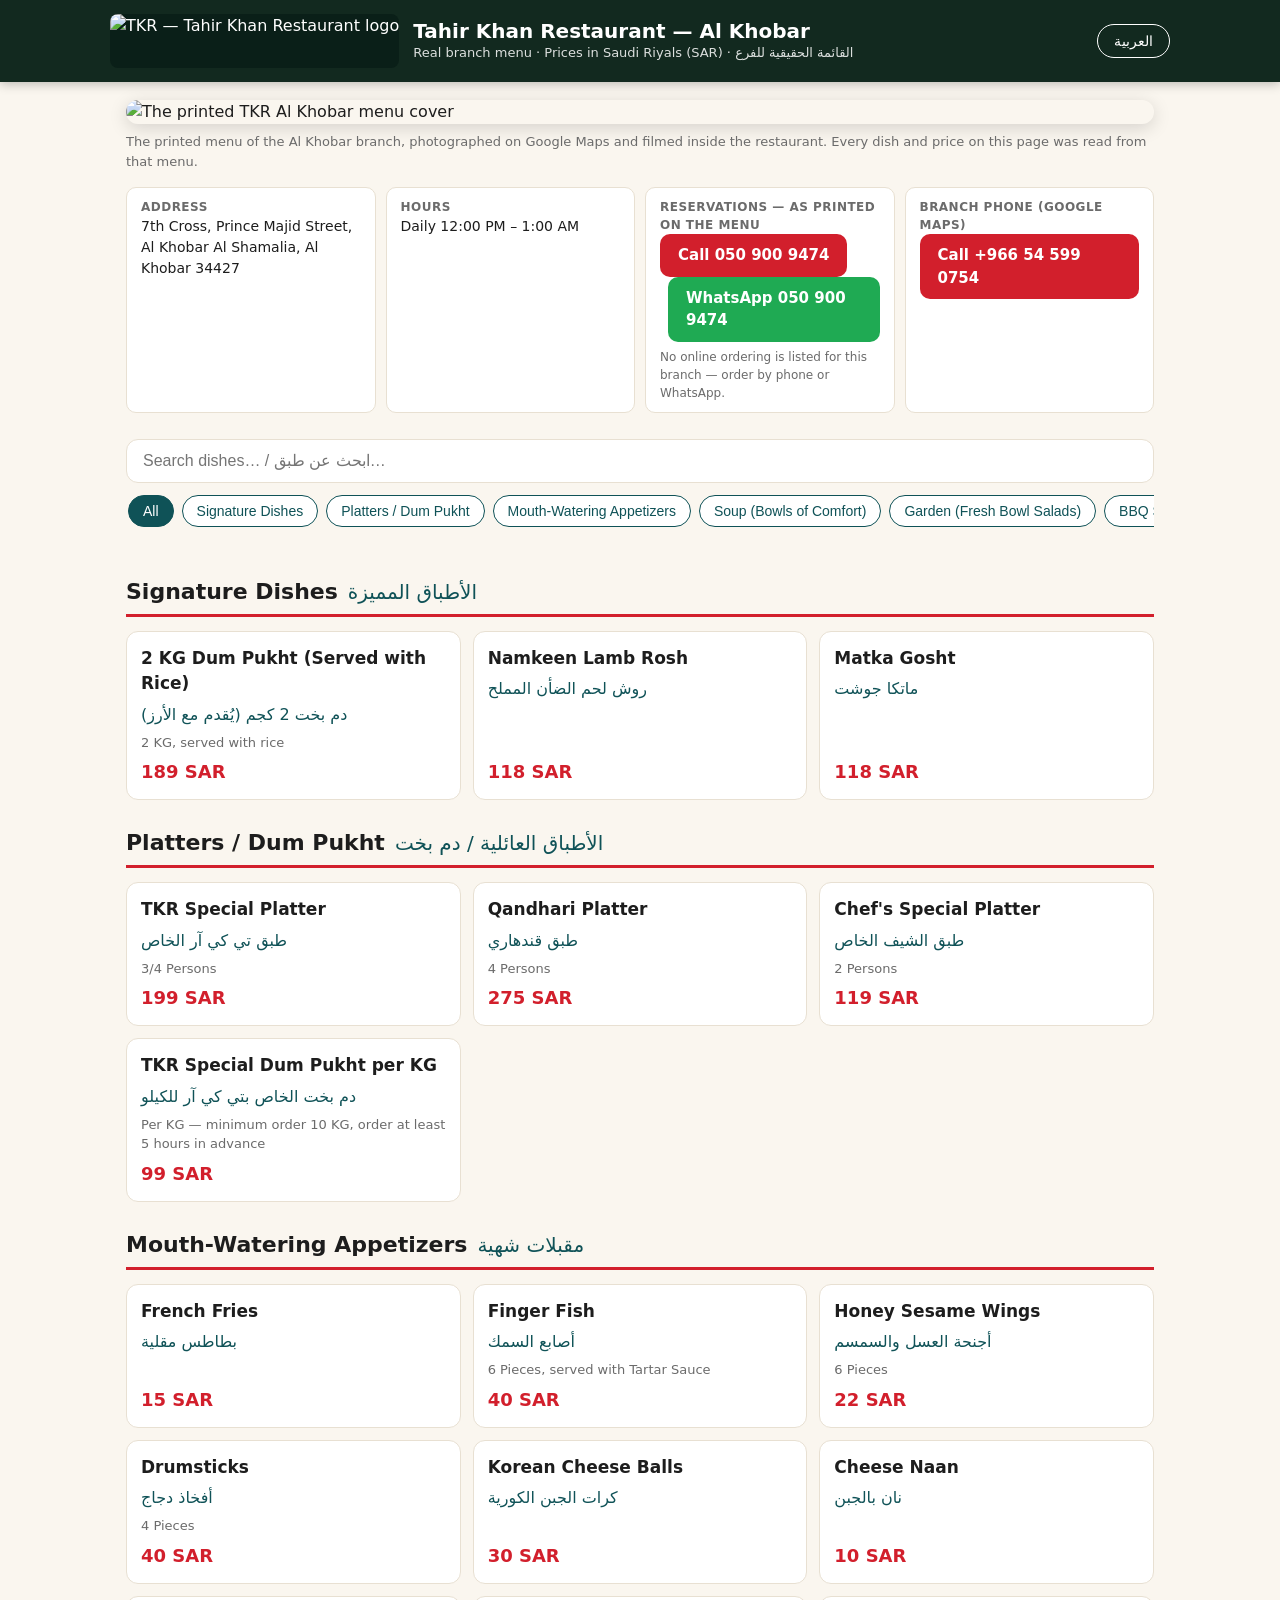
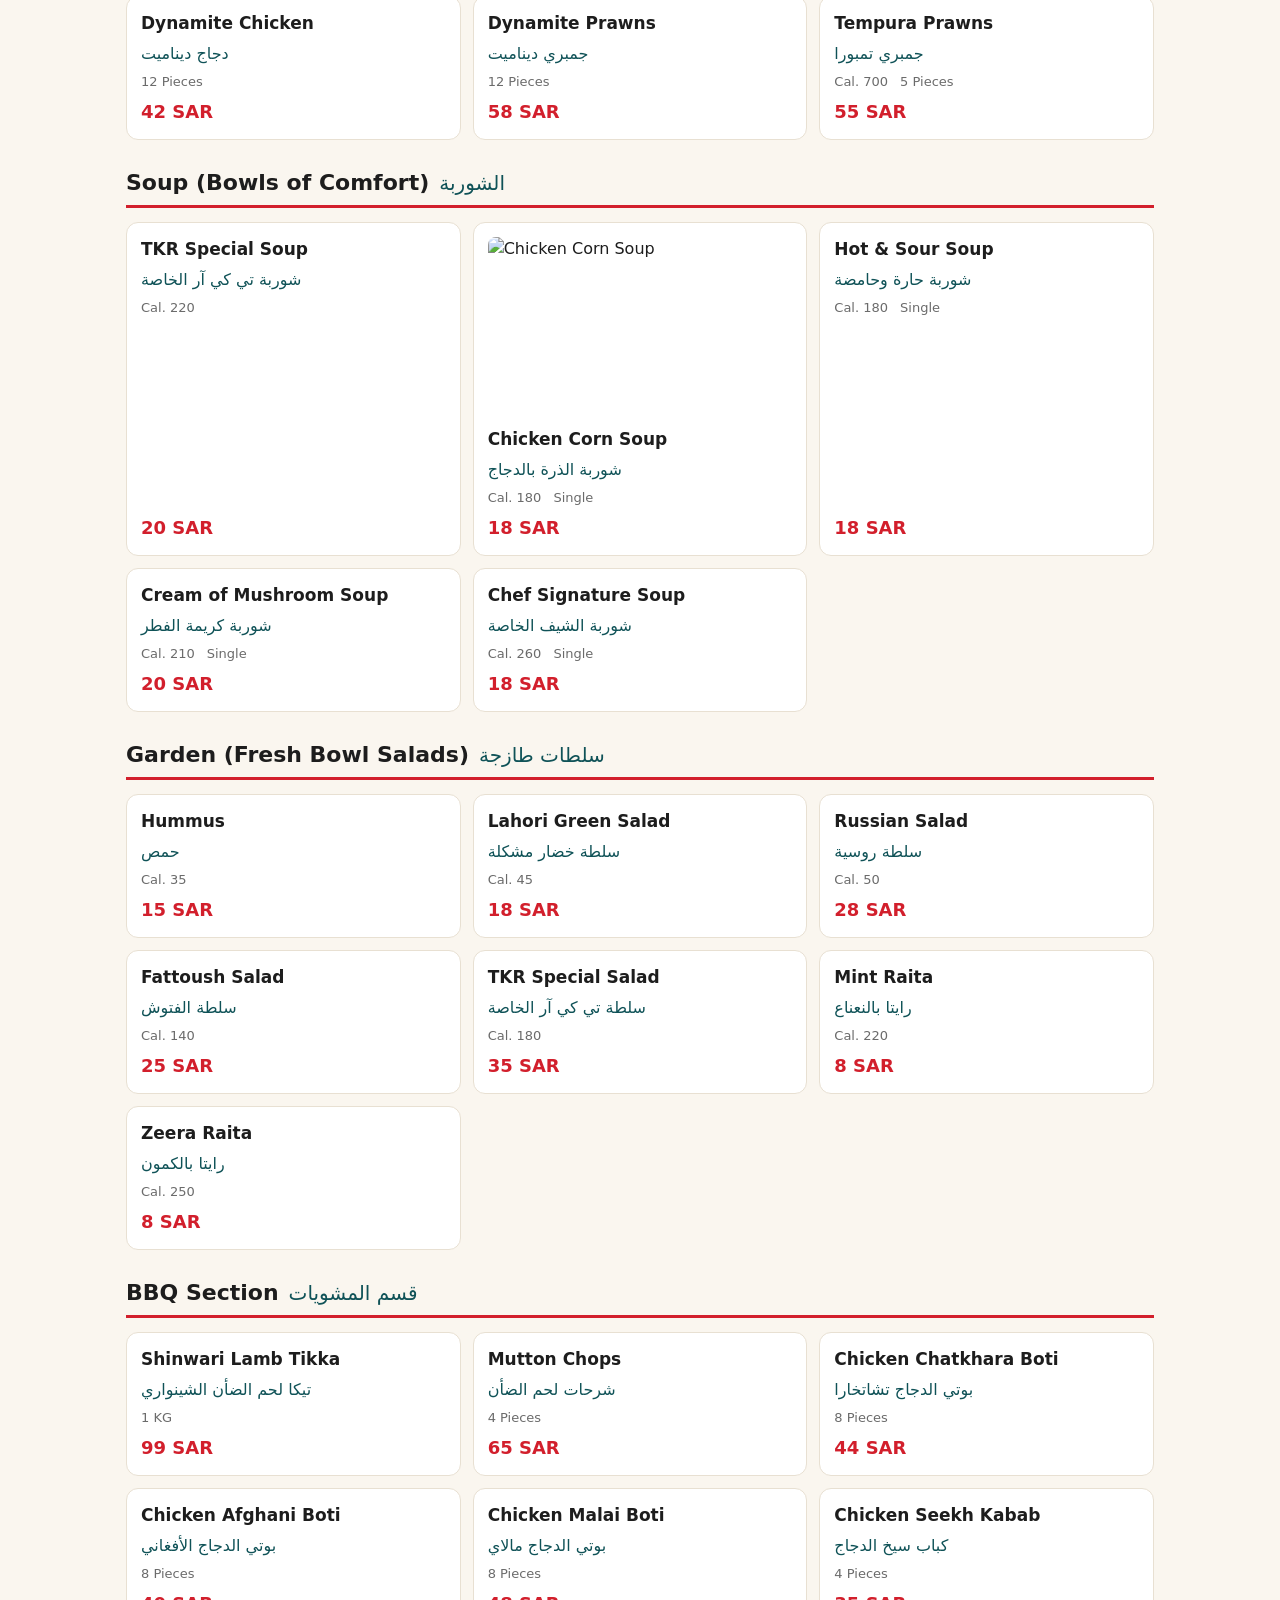
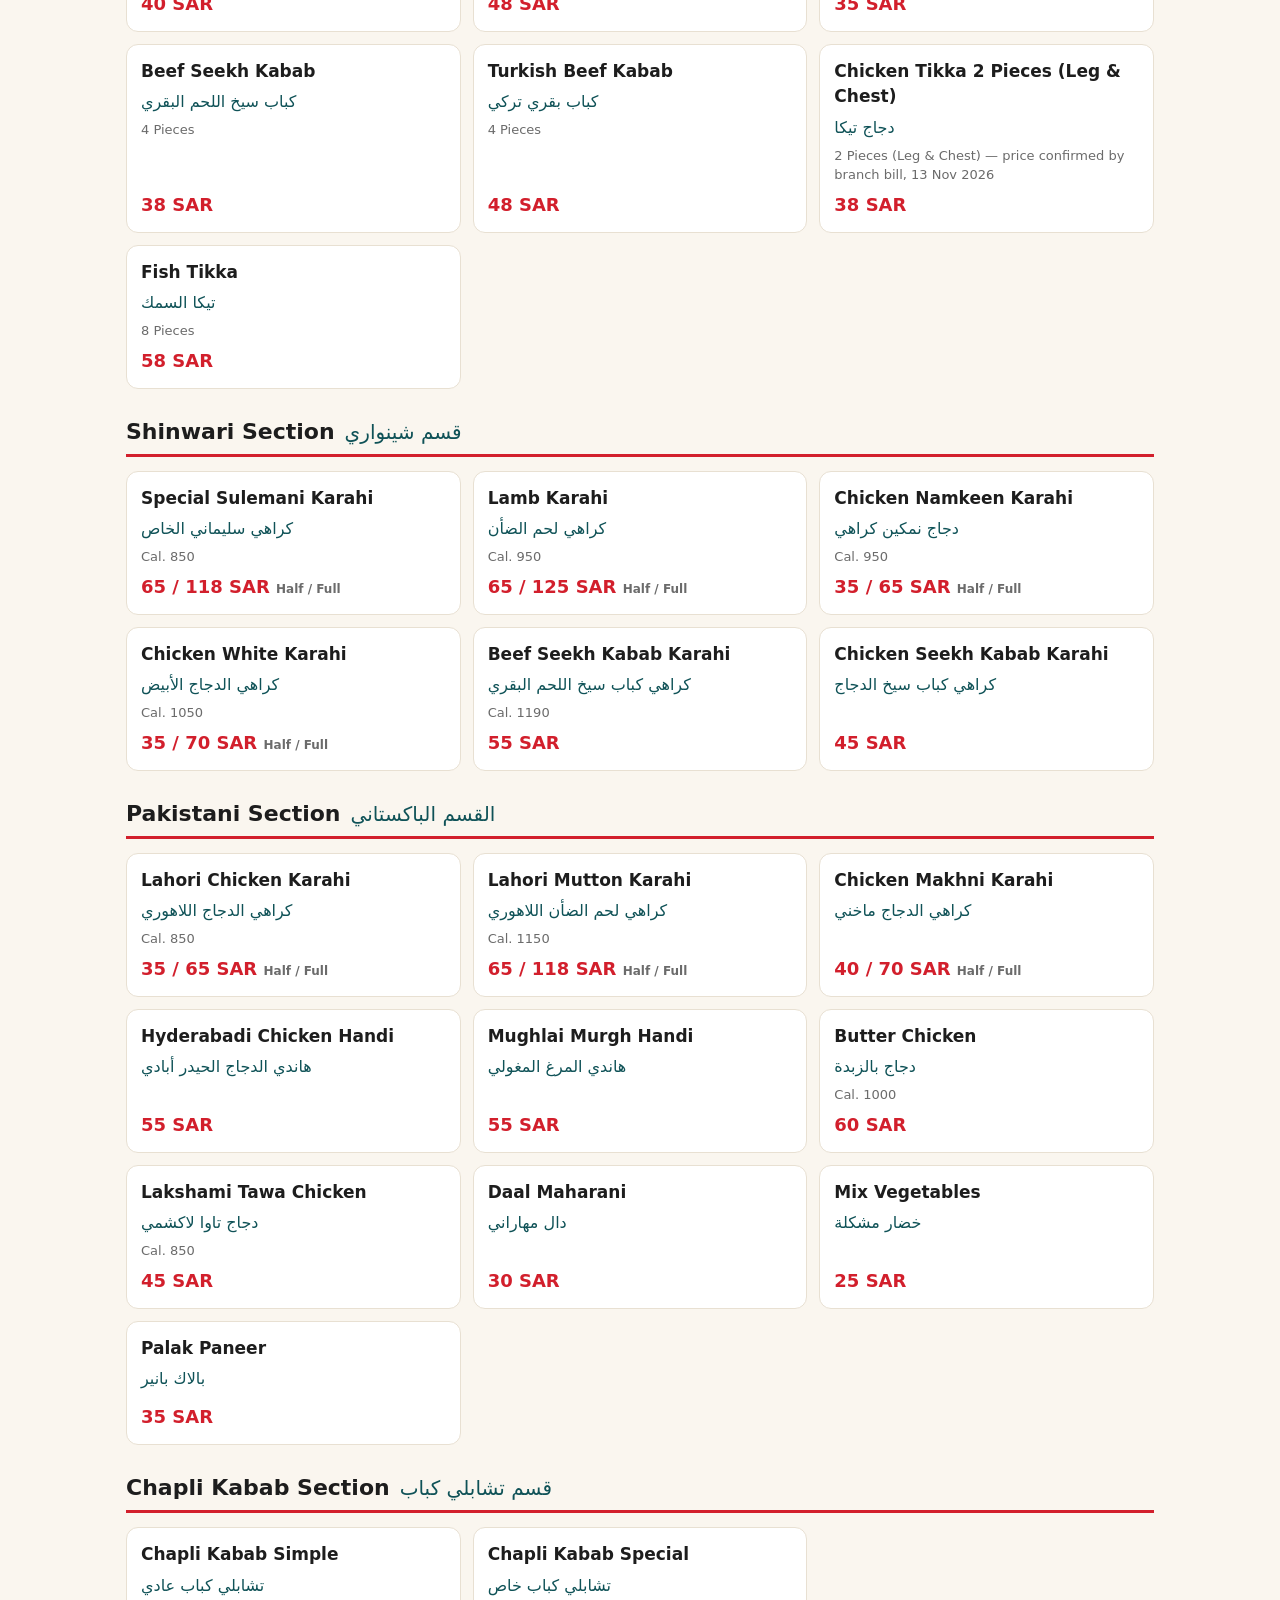
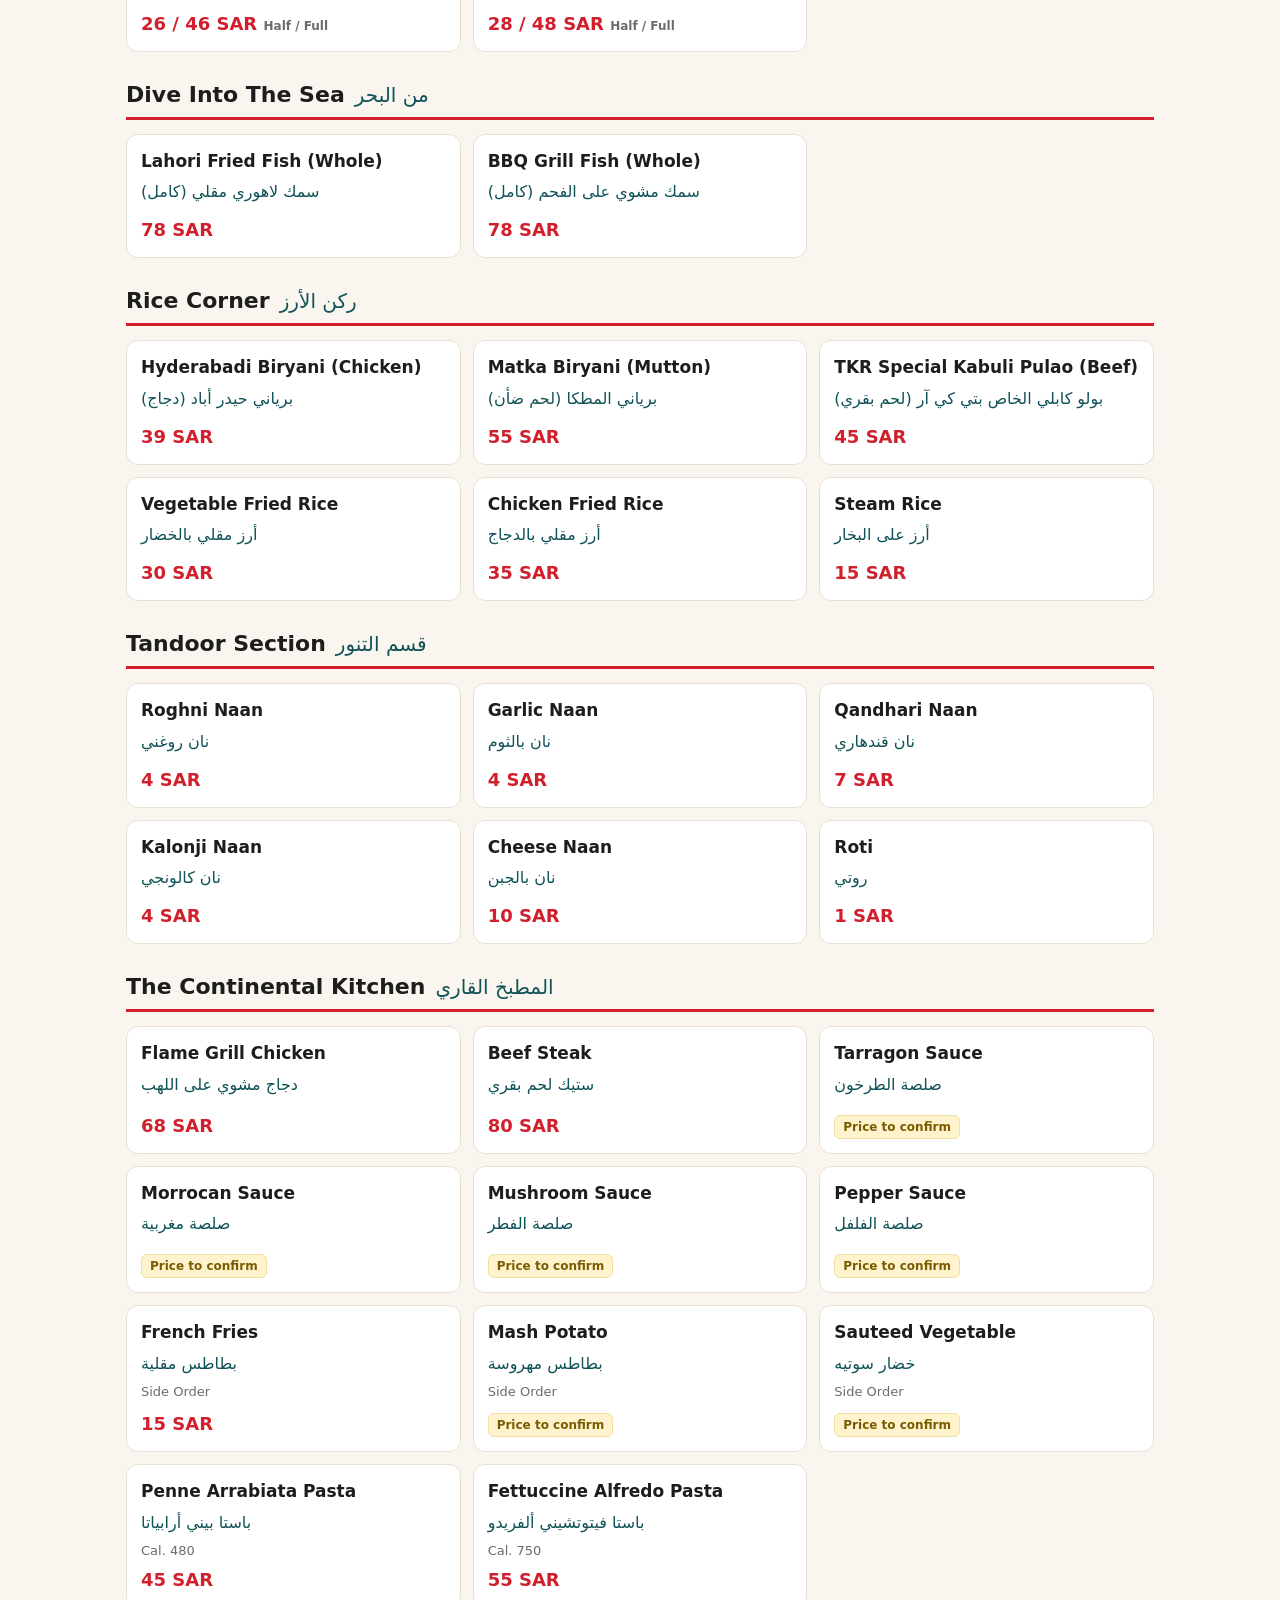
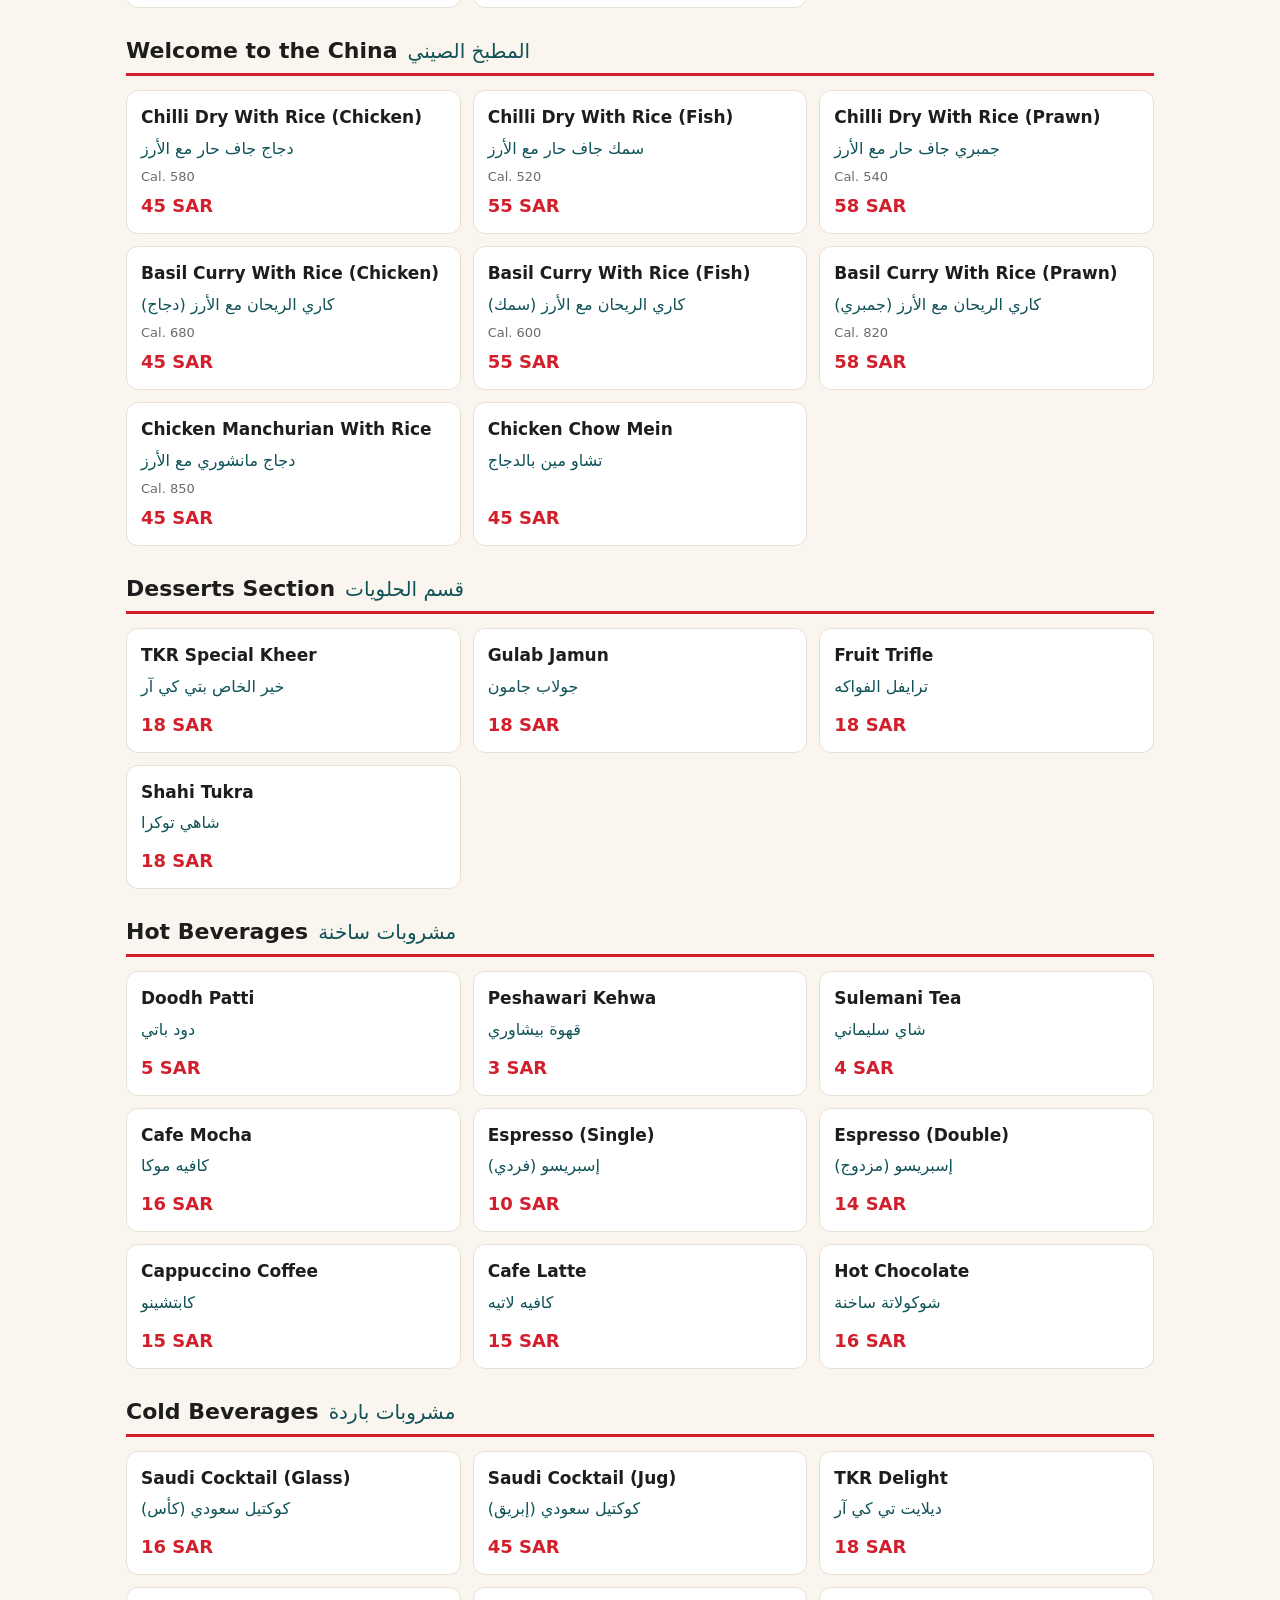
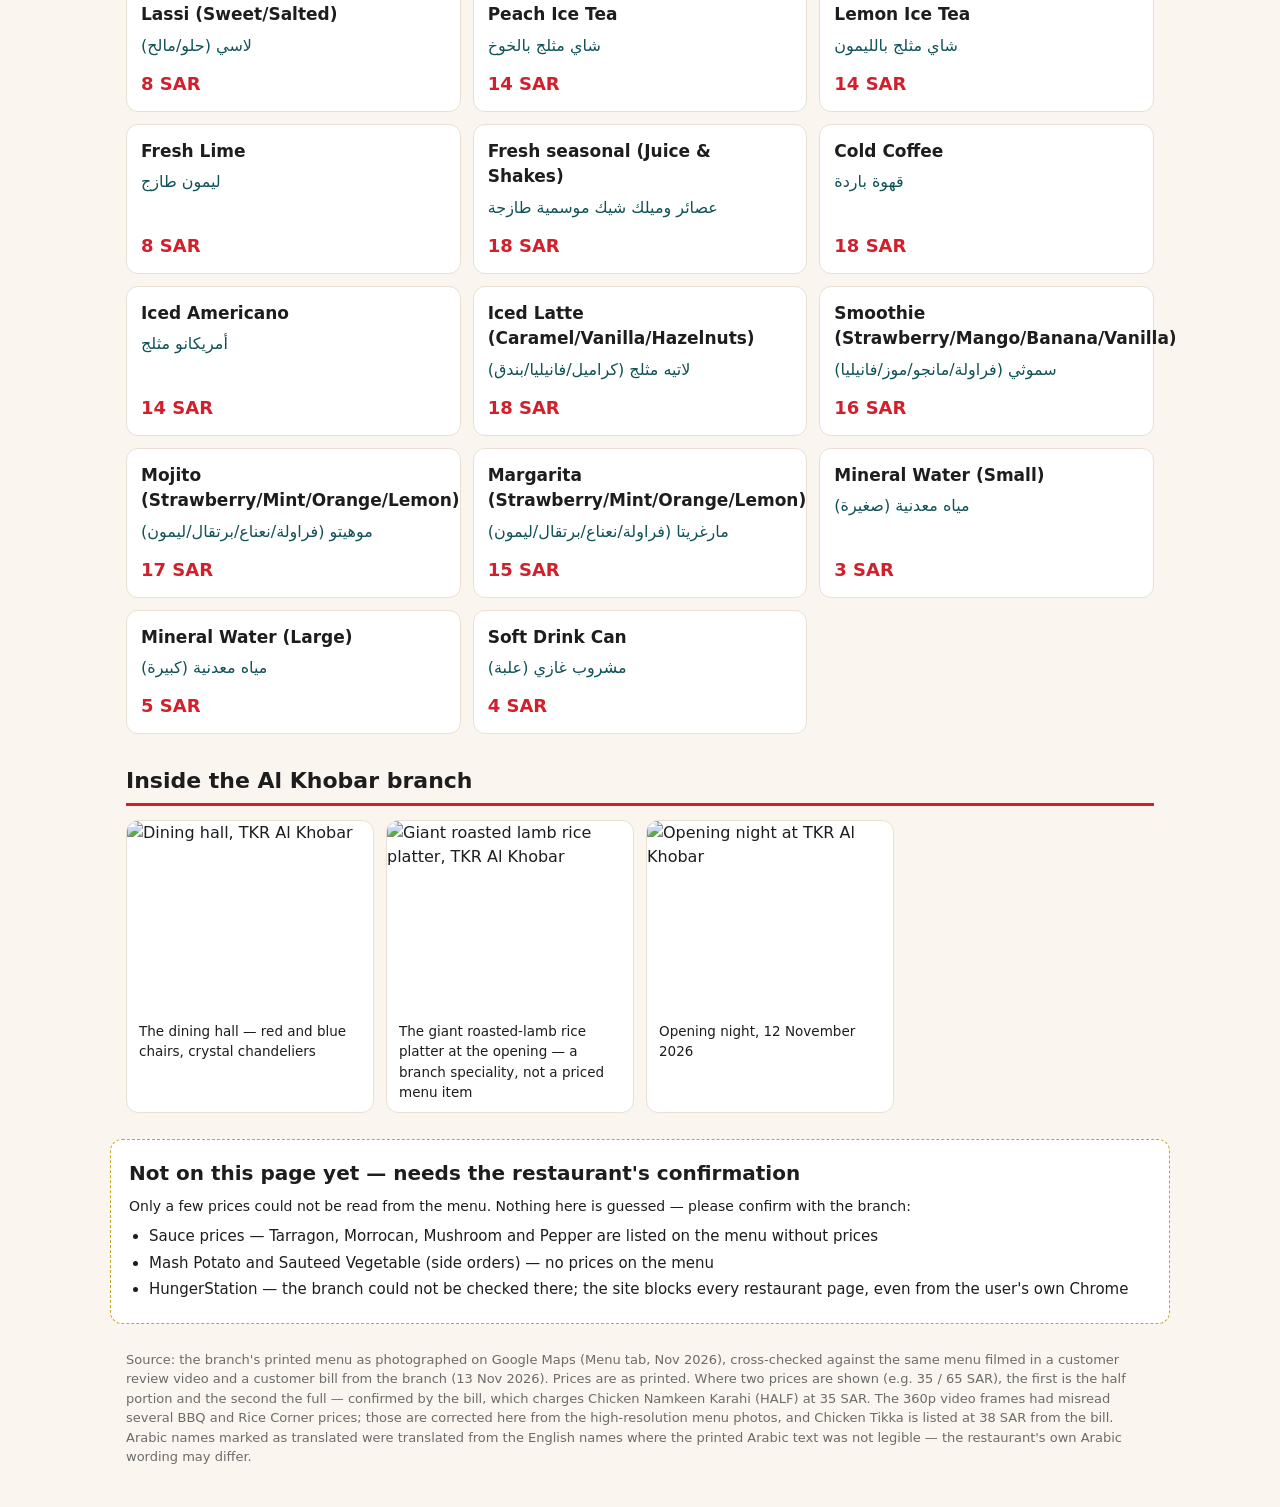
==== index.html @ b6f7726c "Add TKR Al Khobar menu page (bilingual EN/AR, 119 dishes)" ====
<!DOCTYPE html>
<html lang="en" dir="ltr">
<head>
<meta charset="UTF-8">
<meta name="viewport" content="width=device-width, initial-scale=1.0">
<title>TKR Al Khobar — Menu | قائمة طعام مطعم طاهر خان الخبر</title>
<meta name="description" content="The real menu of Tahir Khan Restaurant, Al Khobar branch — dishes and prices in SAR, in English and Arabic.">
<style>
:root{--red:#d21f2c;--dark:#12291f;--green:#0f5257;--cream:#faf6ef;--card:#fff;--ink:#1d1d1d;--muted:#6b6b6b;--line:#e8e0d2;--gold:#c9a227}
*{box-sizing:border-box;margin:0;padding:0}
body{font-family:"Segoe UI",system-ui,-apple-system,Arial,sans-serif;background:var(--cream);color:var(--ink);line-height:1.5}
[dir=rtl] body{font-family:"Segoe UI",Tahoma,Arial,sans-serif}
header.top{background:var(--dark);color:#fff;padding:14px 16px;position:sticky;top:0;z-index:50;box-shadow:0 2px 10px rgba(0,0,0,.25)}
.top-inner{max-width:1060px;margin:0 auto;display:flex;align-items:center;gap:14px;flex-wrap:wrap}
.logo{height:54px;width:auto;border-radius:8px;background:#0a1f18}
.brand{flex:1;min-width:200px}
.brand h1{font-size:20px;line-height:1.2}
.brand p{font-size:13px;opacity:.85}
.lang-btn{border:1px solid #fff;background:transparent;color:#fff;border-radius:20px;padding:8px 16px;font-size:14px;cursor:pointer}
.lang-btn:hover{background:rgba(255,255,255,.15)}
.hero{max-width:1060px;margin:0 auto;padding:18px 16px 6px}
.hero img{width:100%;border-radius:14px;display:block;box-shadow:0 4px 18px rgba(0,0,0,.15)}
.hero-cap{font-size:13px;color:var(--muted);margin-top:8px}
.info-bar{max-width:1060px;margin:10px auto 0;padding:0 16px;display:flex;gap:10px;flex-wrap:wrap}
.info-chip{background:#fff;border:1px solid var(--line);border-radius:10px;padding:10px 14px;font-size:14px;flex:1;min-width:200px}
.info-chip b{display:block;font-size:12px;text-transform:uppercase;letter-spacing:.04em;color:var(--muted)}
.call-btn{display:inline-block;background:var(--red);color:#fff;text-decoration:none;font-weight:700;border-radius:10px;padding:10px 18px;font-size:15px}
.call-btn:hover{filter:brightness(1.08)}
.wa-btn{display:inline-block;background:#1faa53;color:#fff;text-decoration:none;font-weight:700;border-radius:10px;padding:10px 18px;font-size:15px;margin-inline-start:8px}
.wa-btn:hover{filter:brightness(1.08)}
.controls{max-width:1060px;margin:16px auto 0;padding:0 16px;position:sticky;top:82px;z-index:40;background:var(--cream);padding-top:10px;padding-bottom:10px}
.search{width:100%;padding:12px 16px;font-size:16px;border:1.5px solid var(--line);border-radius:12px;background:#fff;outline:none}
.search:focus{border-color:var(--green)}
.chips{display:flex;gap:8px;overflow-x:auto;padding:12px 2px 4px;scrollbar-width:thin}
.chip{flex:0 0 auto;border:1.5px solid var(--green);background:#fff;color:var(--green);border-radius:20px;padding:7px 14px;font-size:14px;cursor:pointer;white-space:nowrap}
.chip.active{background:var(--green);color:#fff}
main{max-width:1060px;margin:0 auto;padding:8px 16px 30px}
section.menu-sec{margin-top:26px}
.sec-head{display:flex;align-items:baseline;gap:10px;flex-wrap:wrap;border-bottom:3px solid var(--red);padding-bottom:6px}
.sec-head h2{font-size:22px}
.sec-head .ar{font-size:20px;color:var(--green)}
.sec-note{font-size:13px;color:#8a6d00;background:#fff8dd;border:1px solid #f0dfa0;border-radius:8px;padding:8px 10px;margin-top:8px}
.cards{display:grid;grid-template-columns:repeat(auto-fill,minmax(300px,1fr));gap:12px;margin-top:14px}
.card{background:var(--card);border:1px solid var(--line);border-radius:12px;padding:14px;display:flex;flex-direction:column;gap:6px}
.card img.dish{width:100%;height:180px;object-fit:cover;border-radius:8px;margin-bottom:4px}
.card .name{font-weight:700;font-size:17px}
.card .name-ar{font-size:16px;color:var(--green)}
.card .meta{font-size:13px;color:var(--muted);display:flex;gap:12px;flex-wrap:wrap}
.price{margin-top:auto;font-size:18px;font-weight:800;color:var(--red)}
.price small{font-size:12px;font-weight:600;color:var(--muted)}
.badge{display:inline-block;font-size:12px;font-weight:700;background:#fff3cd;color:#7a5b00;border:1px solid #f0dfa0;border-radius:6px;padding:2px 8px;margin-top:6px}
.badge.red{background:#fde8e8;color:#8f1d24;border-color:#f5c2c2}
.gallery{margin-top:34px}
.gallery h2{font-size:22px;border-bottom:3px solid var(--red);padding-bottom:6px}
.g-grid{display:grid;grid-template-columns:repeat(auto-fill,minmax(240px,1fr));gap:12px;margin-top:14px}
.g-grid figure{background:#fff;border:1px solid var(--line);border-radius:12px;overflow:hidden}
.g-grid img{width:100%;height:190px;object-fit:cover;display:block}
.g-grid figcaption{padding:10px 12px;font-size:13.5px}
.missing{margin-top:34px;background:#fff;border:1px dashed #c9a227;border-radius:12px;padding:18px}
.missing h2{font-size:20px;margin-bottom:8px}
.missing ul{margin-inline-start:20px;font-size:15px}
.missing li{margin:4px 0}
footer{max-width:1060px;margin:0 auto;padding:0 16px 40px;font-size:13px;color:var(--muted)}
.no-results{display:none;text-align:center;padding:30px 10px;color:var(--muted);font-size:16px}
@media(max-width:640px){.brand h1{font-size:17px}.logo{height:44px}.controls{top:76px}.cards{grid-template-columns:1fr}.sec-head h2{font-size:19px}}
</style>
</head>
<body>
<header class="top">
  <div class="top-inner">
    <img class="logo" src="assets/logo.jpg" alt="TKR — Tahir Khan Restaurant logo">
    <div class="brand">
      <h1 data-i18n="title">Tahir Khan Restaurant — Al Khobar</h1>
      <p data-i18n="subtitle">Real branch menu · Prices in Saudi Riyals (SAR) · القائمة الحقيقية للفرع</p>
    </div>
    <button class="lang-btn" id="langBtn" type="button">العربية</button>
  </div>
</header>

<div class="hero">
  <img src="assets/menu-cover.jpg" alt="The printed TKR Al Khobar menu cover">
  <p class="hero-cap" data-i18n="heroCap">The printed menu of the Al Khobar branch, photographed on Google Maps and filmed inside the restaurant. Every dish and price on this page was read from that menu.</p>
</div>

<div class="info-bar">
  <div class="info-chip"><b data-i18n="addrB">Address</b><span data-i18n="addr">7th Cross, Prince Majid Street, Al Khobar Al Shamalia, Al Khobar 34427</span></div>
  <div class="info-chip"><b data-i18n="hoursB">Hours</b><span data-i18n="hours">Daily 12:00 PM – 1:00 AM</span></div>
  <div class="info-chip"><b data-i18n="orderB">Reservations — as printed on the menu</b><a class="call-btn" href="tel:+966509009474" data-i18n="call">Call 050 900 9474</a><a class="wa-btn" href="https://wa.me/966509009474" data-i18n="waBtn">WhatsApp 050 900 9474</a>
  <div style="font-size:12px;color:var(--muted);margin-top:6px" data-i18n="waNote">No online ordering is listed for this branch — order by phone or WhatsApp.</div></div>
  <div class="info-chip"><b data-i18n="mapsPhoneB">Branch phone (Google Maps)</b><a class="call-btn" href="tel:+966545990754" data-i18n="mapsPhone">Call +966 54 599 0754</a></div>
</div>

<div class="controls">
  <input class="search" id="search" type="search" placeholder="Search dishes… / ابحث عن طبق…" aria-label="Search dishes">
  <div class="chips" id="chips"></div>
</div>

<main id="menu"></main>
<div class="no-results" id="noResults" data-i18n="noResults">No dishes match your search.</div>

<section class="gallery" style="max-width:1060px;margin:0 auto;padding:0 16px">
  <h2 data-i18n="galH">Inside the Al Khobar branch</h2>
  <div class="g-grid">
    <figure><img src="assets/dining-hall.jpg" alt="Dining hall, TKR Al Khobar"><figcaption data-i18n="g1">The dining hall — red and blue chairs, crystal chandeliers</figcaption></figure>
    <figure><img src="assets/platter.jpg" alt="Giant roasted lamb rice platter, TKR Al Khobar"><figcaption data-i18n="g2">The giant roasted-lamb rice platter at the opening — a branch speciality, not a priced menu item</figcaption></figure>
    <figure><img src="assets/opening-night.jpg" alt="Opening night at TKR Al Khobar"><figcaption data-i18n="g3">Opening night, 12 November 2026</figcaption></figure>
  </div>
</section>

<section class="missing" style="max-width:1060px;margin:26px auto;padding:18px">
  <h2 data-i18n="missH">Not on this page yet — needs the restaurant's confirmation</h2>
  <p style="font-size:14px;margin-bottom:8px" data-i18n="missP">Only a few prices could not be read from the menu. Nothing here is guessed — please confirm with the branch:</p>
  <ul>
    <li data-i18n="m1">Sauce prices — Tarragon, Morrocan, Mushroom and Pepper are listed on the menu without prices</li>
    <li data-i18n="m2">Mash Potato and Sauteed Vegetable (side orders) — no prices on the menu</li>
    <li data-i18n="m3">HungerStation — the branch could not be checked there; the site blocks every restaurant page, even from the user's own Chrome</li>
  </ul>
</section>

<footer>
  <p data-i18n="src">Source: the branch's printed menu as photographed on Google Maps (Menu tab, Nov 2026), cross-checked against the same menu filmed in a customer review video and a customer bill from the branch (13 Nov 2026). Prices are as printed. Where two prices are shown (e.g. 35 / 65 SAR), the first is the half portion and the second the full — confirmed by the bill, which charges Chicken Namkeen Karahi (HALF) at 35 SAR. The 360p video frames had misread several BBQ and Rice Corner prices; those are corrected here from the high-resolution menu photos, and Chicken Tikka is listed at 38 SAR from the bill. Arabic names marked as translated were translated from the English names where the printed Arabic text was not legible — the restaurant's own Arabic wording may differ.</p>
</footer>

<script>
const MENU = [{"id": "signature", "en": "Signature Dishes", "ar": "الأطباق المميزة", "ar_printed": false, "note_en": null, "note_ar": null, "items": [{"en": "2 KG Dum Pukht (Served with Rice)", "ar": "دم بخت 2 كجم (يُقدم مع الأرز)", "ar_printed": false, "cal": null, "prices": [189], "note": "2 KG, served with rice", "photo": null}, {"en": "Namkeen Lamb Rosh", "ar": "روش لحم الضأن المملح", "ar_printed": false, "cal": null, "prices": [118], "note": null, "photo": null}, {"en": "Matka Gosht", "ar": "ماتكا جوشت", "ar_printed": false, "cal": null, "prices": [118], "note": null, "photo": null}]}, {"id": "platters", "en": "Platters / Dum Pukht", "ar": "الأطباق العائلية / دم بخت", "ar_printed": false, "note_en": null, "note_ar": null, "items": [{"en": "TKR Special Platter", "ar": "طبق تي كي آر الخاص", "ar_printed": false, "cal": null, "prices": [199], "note": "3/4 Persons", "photo": null}, {"en": "Qandhari Platter", "ar": "طبق قندهاري", "ar_printed": false, "cal": null, "prices": [275], "note": "4 Persons", "photo": null}, {"en": "Chef's Special Platter", "ar": "طبق الشيف الخاص", "ar_printed": false, "cal": null, "prices": [119], "note": "2 Persons", "photo": null}, {"en": "TKR Special Dum Pukht per KG", "ar": "دم بخت الخاص بتي كي آر للكيلو", "ar_printed": false, "cal": null, "prices": [99], "note": "Per KG — minimum order 10 KG, order at least 5 hours in advance", "photo": null}]}, {"id": "starters", "en": "Mouth-Watering Appetizers", "ar": "مقبلات شهية", "ar_printed": false, "note_en": null, "note_ar": null, "items": [{"en": "French Fries", "ar": "بطاطس مقلية", "ar_printed": true, "cal": null, "prices": [15], "note": null, "photo": null}, {"en": "Finger Fish", "ar": "أصابع السمك", "ar_printed": false, "cal": null, "prices": [40], "note": "6 Pieces, served with Tartar Sauce", "photo": null}, {"en": "Honey Sesame Wings", "ar": "أجنحة العسل والسمسم", "ar_printed": false, "cal": null, "prices": [22], "note": "6 Pieces", "photo": null}, {"en": "Drumsticks", "ar": "أفخاذ دجاج", "ar_printed": false, "cal": null, "prices": [40], "note": "4 Pieces", "photo": null}, {"en": "Korean Cheese Balls", "ar": "كرات الجبن الكورية", "ar_printed": false, "cal": null, "prices": [30], "note": null, "photo": null}, {"en": "Cheese Naan", "ar": "نان بالجبن", "ar_printed": false, "cal": null, "prices": [10], "note": null, "photo": null}, {"en": "Dynamite Chicken", "ar": "دجاج ديناميت", "ar_printed": false, "cal": null, "prices": [42], "note": "12 Pieces", "photo": null}, {"en": "Dynamite Prawns", "ar": "جمبري ديناميت", "ar_printed": false, "cal": null, "prices": [58], "note": "12 Pieces", "photo": null}, {"en": "Tempura Prawns", "ar": "جمبري تمبورا", "ar_printed": false, "cal": 700, "prices": [55], "note": "5 Pieces", "photo": null}]}, {"id": "soup", "en": "Soup (Bowls of Comfort)", "ar": "الشوربة", "ar_printed": false, "note_en": null, "note_ar": null, "items": [{"en": "TKR Special Soup", "ar": "شوربة تي كي آر الخاصة", "ar_printed": false, "cal": 220, "prices": [20], "note": null, "photo": null}, {"en": "Chicken Corn Soup", "ar": "شوربة الذرة بالدجاج", "ar_printed": false, "cal": 180, "prices": [18], "note": "Single", "photo": "soup.jpg"}, {"en": "Hot & Sour Soup", "ar": "شوربة حارة وحامضة", "ar_printed": false, "cal": 180, "prices": [18], "note": "Single", "photo": null}, {"en": "Cream of Mushroom Soup", "ar": "شوربة كريمة الفطر", "ar_printed": false, "cal": 210, "prices": [20], "note": "Single", "photo": null}, {"en": "Chef Signature Soup", "ar": "شوربة الشيف الخاصة", "ar_printed": false, "cal": 260, "prices": [18], "note": "Single", "photo": null}]}, {"id": "garden", "en": "Garden (Fresh Bowl Salads)", "ar": "سلطات طازجة", "ar_printed": false, "note_en": null, "note_ar": null, "items": [{"en": "Hummus", "ar": "حمص", "ar_printed": true, "cal": 35, "prices": [15], "note": null, "photo": null}, {"en": "Lahori Green Salad", "ar": "سلطة خضار مشكلة", "ar_printed": true, "cal": 45, "prices": [18], "note": null, "photo": null}, {"en": "Russian Salad", "ar": "سلطة روسية", "ar_printed": true, "cal": 50, "prices": [28], "note": null, "photo": null}, {"en": "Fattoush Salad", "ar": "سلطة الفتوش", "ar_printed": true, "cal": 140, "prices": [25], "note": null, "photo": null}, {"en": "TKR Special Salad", "ar": "سلطة تي كي آر الخاصة", "ar_printed": true, "cal": 180, "prices": [35], "note": null, "photo": null}, {"en": "Mint Raita", "ar": "رايتا بالنعناع", "ar_printed": true, "cal": 220, "prices": [8], "note": null, "photo": null}, {"en": "Zeera Raita", "ar": "رايتا بالكمون", "ar_printed": true, "cal": 250, "prices": [8], "note": null, "photo": null}]}, {"id": "bbq", "en": "BBQ Section", "ar": "قسم المشويات", "ar_printed": false, "note_en": null, "note_ar": null, "items": [{"en": "Shinwari Lamb Tikka", "ar": "تيكا لحم الضأن الشينواري", "ar_printed": false, "cal": null, "prices": [99], "note": "1 KG", "photo": null}, {"en": "Mutton Chops", "ar": "شرحات لحم الضأن", "ar_printed": false, "cal": null, "prices": [65], "note": "4 Pieces", "photo": null}, {"en": "Chicken Chatkhara Boti", "ar": "بوتي الدجاج تشاتخارا", "ar_printed": false, "cal": null, "prices": [44], "note": "8 Pieces", "photo": null}, {"en": "Chicken Afghani Boti", "ar": "بوتي الدجاج الأفغاني", "ar_printed": false, "cal": null, "prices": [40], "note": "8 Pieces", "photo": null}, {"en": "Chicken Malai Boti", "ar": "بوتي الدجاج مالاي", "ar_printed": false, "cal": null, "prices": [48], "note": "8 Pieces", "photo": null}, {"en": "Chicken Seekh Kabab", "ar": "كباب سيخ الدجاج", "ar_printed": false, "cal": null, "prices": [35], "note": "4 Pieces", "photo": null}, {"en": "Beef Seekh Kabab", "ar": "كباب سيخ اللحم البقري", "ar_printed": false, "cal": null, "prices": [38], "note": "4 Pieces", "photo": null}, {"en": "Turkish Beef Kabab", "ar": "كباب بقري تركي", "ar_printed": false, "cal": null, "prices": [48], "note": "4 Pieces", "photo": null}, {"en": "Chicken Tikka 2 Pieces (Leg & Chest)", "ar": "دجاج تيكا", "ar_printed": true, "cal": null, "prices": [38], "note": "2 Pieces (Leg & Chest) — price confirmed by branch bill, 13 Nov 2026", "photo": null}, {"en": "Fish Tikka", "ar": "تيكا السمك", "ar_printed": false, "cal": null, "prices": [58], "note": "8 Pieces", "photo": null}]}, {"id": "shinwari", "en": "Shinwari Section", "ar": "قسم شينواري", "ar_printed": false, "note_en": null, "note_ar": null, "items": [{"en": "Special Sulemani Karahi", "ar": "كراهي سليماني الخاص", "ar_printed": false, "cal": 850, "prices": [65, 118], "note": null, "photo": null}, {"en": "Lamb Karahi", "ar": "كراهي لحم الضأن", "ar_printed": false, "cal": 950, "prices": [65, 125], "note": null, "photo": null}, {"en": "Chicken Namkeen Karahi", "ar": "دجاج نمكين كراهي", "ar_printed": true, "cal": 950, "prices": [35, 65], "note": null, "photo": null}, {"en": "Chicken White Karahi", "ar": "كراهي الدجاج الأبيض", "ar_printed": false, "cal": 1050, "prices": [35, 70], "note": null, "photo": null}, {"en": "Beef Seekh Kabab Karahi", "ar": "كراهي كباب سيخ اللحم البقري", "ar_printed": false, "cal": 1190, "prices": [55], "note": null, "photo": null}, {"en": "Chicken Seekh Kabab Karahi", "ar": "كراهي كباب سيخ الدجاج", "ar_printed": false, "cal": null, "prices": [45], "note": null, "photo": null}]}, {"id": "pakistani", "en": "Pakistani Section", "ar": "القسم الباكستاني", "ar_printed": false, "note_en": null, "note_ar": null, "items": [{"en": "Lahori Chicken Karahi", "ar": "كراهي الدجاج اللاهوري", "ar_printed": false, "cal": 850, "prices": [35, 65], "note": null, "photo": null}, {"en": "Lahori Mutton Karahi", "ar": "كراهي لحم الضأن اللاهوري", "ar_printed": false, "cal": 1150, "prices": [65, 118], "note": null, "photo": null}, {"en": "Chicken Makhni Karahi", "ar": "كراهي الدجاج ماخني", "ar_printed": false, "cal": null, "prices": [40, 70], "note": null, "photo": null}, {"en": "Hyderabadi Chicken Handi", "ar": "هاندي الدجاج الحيدر أبادي", "ar_printed": false, "cal": null, "prices": [55], "note": null, "photo": null}, {"en": "Mughlai Murgh Handi", "ar": "هاندي المرغ المغولي", "ar_printed": false, "cal": null, "prices": [55], "note": null, "photo": null}, {"en": "Butter Chicken", "ar": "دجاج بالزبدة", "ar_printed": false, "cal": 1000, "prices": [60], "note": null, "photo": null}, {"en": "Lakshami Tawa Chicken", "ar": "دجاج تاوا لاكشمي", "ar_printed": false, "cal": 850, "prices": [45], "note": null, "photo": null}, {"en": "Daal Maharani", "ar": "دال مهاراني", "ar_printed": false, "cal": null, "prices": [30], "note": null, "photo": null}, {"en": "Mix Vegetables", "ar": "خضار مشكلة", "ar_printed": false, "cal": null, "prices": [25], "note": null, "photo": null}, {"en": "Palak Paneer", "ar": "بالاك بانير", "ar_printed": false, "cal": null, "prices": [35], "note": null, "photo": null}]}, {"id": "chapli", "en": "Chapli Kabab Section", "ar": "قسم تشابلي كباب", "ar_printed": false, "note_en": null, "note_ar": null, "items": [{"en": "Chapli Kabab Simple", "ar": "تشابلي كباب عادي", "ar_printed": false, "cal": null, "prices": [26, 46], "note": null, "photo": null}, {"en": "Chapli Kabab Special", "ar": "تشابلي كباب خاص", "ar_printed": false, "cal": null, "prices": [28, 48], "note": null, "photo": null}]}, {"id": "sea", "en": "Dive Into The Sea", "ar": "من البحر", "ar_printed": false, "note_en": null, "note_ar": null, "items": [{"en": "Lahori Fried Fish (Whole)", "ar": "سمك لاهوري مقلي (كامل)", "ar_printed": false, "cal": null, "prices": [78], "note": null, "photo": null}, {"en": "BBQ Grill Fish (Whole)", "ar": "سمك مشوي على الفحم (كامل)", "ar_printed": false, "cal": null, "prices": [78], "note": null, "photo": null}]}, {"id": "rice", "en": "Rice Corner", "ar": "ركن الأرز", "ar_printed": false, "note_en": null, "note_ar": null, "items": [{"en": "Hyderabadi Biryani (Chicken)", "ar": "برياني حيدر أباد (دجاج)", "ar_printed": false, "cal": null, "prices": [39], "note": null, "photo": null}, {"en": "Matka Biryani (Mutton)", "ar": "برياني المطكا (لحم ضأن)", "ar_printed": false, "cal": null, "prices": [55], "note": null, "photo": null}, {"en": "TKR Special Kabuli Pulao (Beef)", "ar": "بولو كابلي الخاص بتي كي آر (لحم بقري)", "ar_printed": false, "cal": null, "prices": [45], "note": null, "photo": null}, {"en": "Vegetable Fried Rice", "ar": "أرز مقلي بالخضار", "ar_printed": false, "cal": null, "prices": [30], "note": null, "photo": null}, {"en": "Chicken Fried Rice", "ar": "أرز مقلي بالدجاج", "ar_printed": false, "cal": null, "prices": [35], "note": null, "photo": null}, {"en": "Steam Rice", "ar": "أرز على البخار", "ar_printed": false, "cal": null, "prices": [15], "note": null, "photo": null}]}, {"id": "tandoor", "en": "Tandoor Section", "ar": "قسم التنور", "ar_printed": false, "note_en": null, "note_ar": null, "items": [{"en": "Roghni Naan", "ar": "نان روغني", "ar_printed": true, "cal": null, "prices": [4], "note": null, "photo": null}, {"en": "Garlic Naan", "ar": "نان بالثوم", "ar_printed": false, "cal": null, "prices": [4], "note": null, "photo": null}, {"en": "Qandhari Naan", "ar": "نان قندهاري", "ar_printed": false, "cal": null, "prices": [7], "note": null, "photo": null}, {"en": "Kalonji Naan", "ar": "نان كالونجي", "ar_printed": true, "cal": null, "prices": [4], "note": null, "photo": null}, {"en": "Cheese Naan", "ar": "نان بالجبن", "ar_printed": false, "cal": null, "prices": [10], "note": null, "photo": null}, {"en": "Roti", "ar": "روتي", "ar_printed": true, "cal": null, "prices": [1], "note": null, "photo": null}]}, {"id": "continental", "en": "The Continental Kitchen", "ar": "المطبخ القاري", "ar_printed": true, "note_en": null, "note_ar": null, "items": [{"en": "Flame Grill Chicken", "ar": "دجاج مشوي على اللهب", "ar_printed": false, "cal": null, "prices": [68], "note": null, "photo": null}, {"en": "Beef Steak", "ar": "ستيك لحم بقري", "ar_printed": false, "cal": null, "prices": [80], "note": null, "photo": null}, {"en": "Tarragon Sauce", "ar": "صلصة الطرخون", "ar_printed": true, "cal": null, "prices": null, "note": null, "photo": null}, {"en": "Morrocan Sauce", "ar": "صلصة مغربية", "ar_printed": false, "cal": null, "prices": null, "note": null, "photo": null}, {"en": "Mushroom Sauce", "ar": "صلصة الفطر", "ar_printed": false, "cal": null, "prices": null, "note": null, "photo": null}, {"en": "Pepper Sauce", "ar": "صلصة الفلفل", "ar_printed": false, "cal": null, "prices": null, "note": null, "photo": null}, {"en": "French Fries", "ar": "بطاطس مقلية", "ar_printed": true, "cal": null, "prices": [15], "note": "Side Order", "photo": null}, {"en": "Mash Potato", "ar": "بطاطس مهروسة", "ar_printed": false, "cal": null, "prices": null, "note": "Side Order", "photo": null}, {"en": "Sauteed Vegetable", "ar": "خضار سوتيه", "ar_printed": false, "cal": null, "prices": null, "note": "Side Order", "photo": null}, {"en": "Penne Arrabiata Pasta", "ar": "باستا بيني أرابياتا", "ar_printed": false, "cal": 480, "prices": [45], "note": null, "photo": null}, {"en": "Fettuccine Alfredo Pasta", "ar": "باستا فيتوتشيني ألفريدو", "ar_printed": false, "cal": 750, "prices": [55], "note": null, "photo": null}]}, {"id": "china", "en": "Welcome to the China", "ar": "المطبخ الصيني", "ar_printed": false, "note_en": null, "note_ar": null, "items": [{"en": "Chilli Dry With Rice (Chicken)", "ar": "دجاج جاف حار مع الأرز", "ar_printed": false, "cal": 580, "prices": [45], "note": null, "photo": null}, {"en": "Chilli Dry With Rice (Fish)", "ar": "سمك جاف حار مع الأرز", "ar_printed": false, "cal": 520, "prices": [55], "note": null, "photo": null}, {"en": "Chilli Dry With Rice (Prawn)", "ar": "جمبري جاف حار مع الأرز", "ar_printed": false, "cal": 540, "prices": [58], "note": null, "photo": null}, {"en": "Basil Curry With Rice (Chicken)", "ar": "كاري الريحان مع الأرز (دجاج)", "ar_printed": false, "cal": 680, "prices": [45], "note": null, "photo": null}, {"en": "Basil Curry With Rice (Fish)", "ar": "كاري الريحان مع الأرز (سمك)", "ar_printed": false, "cal": 600, "prices": [55], "note": null, "photo": null}, {"en": "Basil Curry With Rice (Prawn)", "ar": "كاري الريحان مع الأرز (جمبري)", "ar_printed": false, "cal": 820, "prices": [58], "note": null, "photo": null}, {"en": "Chicken Manchurian With Rice", "ar": "دجاج مانشوري مع الأرز", "ar_printed": false, "cal": 850, "prices": [45], "note": null, "photo": null}, {"en": "Chicken Chow Mein", "ar": "تشاو مين بالدجاج", "ar_printed": false, "cal": null, "prices": [45], "note": null, "photo": null}]}, {"id": "desserts", "en": "Desserts Section", "ar": "قسم الحلويات", "ar_printed": false, "note_en": null, "note_ar": null, "items": [{"en": "TKR Special Kheer", "ar": "خير الخاص بتي كي آر", "ar_printed": false, "cal": null, "prices": [18], "note": null, "photo": null}, {"en": "Gulab Jamun", "ar": "جولاب جامون", "ar_printed": false, "cal": null, "prices": [18], "note": null, "photo": null}, {"en": "Fruit Trifle", "ar": "ترايفل الفواكه", "ar_printed": false, "cal": null, "prices": [18], "note": null, "photo": null}, {"en": "Shahi Tukra", "ar": "شاهي توكرا", "ar_printed": false, "cal": null, "prices": [18], "note": null, "photo": null}]}, {"id": "hotbev", "en": "Hot Beverages", "ar": "مشروبات ساخنة", "ar_printed": false, "note_en": null, "note_ar": null, "items": [{"en": "Doodh Patti", "ar": "دود باتي", "ar_printed": false, "cal": null, "prices": [5], "note": null, "photo": null}, {"en": "Peshawari Kehwa", "ar": "قهوة بيشاوري", "ar_printed": false, "cal": null, "prices": [3], "note": null, "photo": null}, {"en": "Sulemani Tea", "ar": "شاي سليماني", "ar_printed": false, "cal": null, "prices": [4], "note": null, "photo": null}, {"en": "Cafe Mocha", "ar": "كافيه موكا", "ar_printed": false, "cal": null, "prices": [16], "note": null, "photo": null}, {"en": "Espresso (Single)", "ar": "إسبريسو (فردي)", "ar_printed": false, "cal": null, "prices": [10], "note": null, "photo": null}, {"en": "Espresso (Double)", "ar": "إسبريسو (مزدوج)", "ar_printed": false, "cal": null, "prices": [14], "note": null, "photo": null}, {"en": "Cappuccino Coffee", "ar": "كابتشينو", "ar_printed": false, "cal": null, "prices": [15], "note": null, "photo": null}, {"en": "Cafe Latte", "ar": "كافيه لاتيه", "ar_printed": false, "cal": null, "prices": [15], "note": null, "photo": null}, {"en": "Hot Chocolate", "ar": "شوكولاتة ساخنة", "ar_printed": false, "cal": null, "prices": [16], "note": null, "photo": null}]}, {"id": "coldbev", "en": "Cold Beverages", "ar": "مشروبات باردة", "ar_printed": false, "note_en": null, "note_ar": null, "items": [{"en": "Saudi Cocktail (Glass)", "ar": "كوكتيل سعودي (كأس)", "ar_printed": false, "cal": null, "prices": [16], "note": null, "photo": null}, {"en": "Saudi Cocktail (Jug)", "ar": "كوكتيل سعودي (إبريق)", "ar_printed": false, "cal": null, "prices": [45], "note": null, "photo": null}, {"en": "TKR Delight", "ar": "ديلايت تي كي آر", "ar_printed": false, "cal": null, "prices": [18], "note": null, "photo": null}, {"en": "Lassi (Sweet/Salted)", "ar": "لاسي (حلو/مالح)", "ar_printed": false, "cal": null, "prices": [8], "note": null, "photo": null}, {"en": "Peach Ice Tea", "ar": "شاي مثلج بالخوخ", "ar_printed": false, "cal": null, "prices": [14], "note": null, "photo": null}, {"en": "Lemon Ice Tea", "ar": "شاي مثلج بالليمون", "ar_printed": false, "cal": null, "prices": [14], "note": null, "photo": null}, {"en": "Fresh Lime", "ar": "ليمون طازج", "ar_printed": false, "cal": null, "prices": [8], "note": null, "photo": null}, {"en": "Fresh seasonal (Juice & Shakes)", "ar": "عصائر وميلك شيك موسمية طازجة", "ar_printed": false, "cal": null, "prices": [18], "note": null, "photo": null}, {"en": "Cold Coffee", "ar": "قهوة باردة", "ar_printed": false, "cal": null, "prices": [18], "note": null, "photo": null}, {"en": "Iced Americano", "ar": "أمريكانو مثلج", "ar_printed": false, "cal": null, "prices": [14], "note": null, "photo": null}, {"en": "Iced Latte (Caramel/Vanilla/Hazelnuts)", "ar": "لاتيه مثلج (كراميل/فانيليا/بندق)", "ar_printed": false, "cal": null, "prices": [18], "note": null, "photo": null}, {"en": "Smoothie (Strawberry/Mango/Banana/Vanilla)", "ar": "سموثي (فراولة/مانجو/موز/فانيليا)", "ar_printed": false, "cal": null, "prices": [16], "note": null, "photo": null}, {"en": "Mojito (Strawberry/Mint/Orange/Lemon)", "ar": "موهيتو (فراولة/نعناع/برتقال/ليمون)", "ar_printed": false, "cal": null, "prices": [17], "note": null, "photo": null}, {"en": "Margarita (Strawberry/Mint/Orange/Lemon)", "ar": "مارغريتا (فراولة/نعناع/برتقال/ليمون)", "ar_printed": false, "cal": null, "prices": [15], "note": null, "photo": null}, {"en": "Mineral Water (Small)", "ar": "مياه معدنية (صغيرة)", "ar_printed": false, "cal": null, "prices": [3], "note": null, "photo": null}, {"en": "Mineral Water (Large)", "ar": "مياه معدنية (كبيرة)", "ar_printed": false, "cal": null, "prices": [5], "note": null, "photo": null}, {"en": "Soft Drink Can", "ar": "مشروب غازي (علبة)", "ar_printed": false, "cal": null, "prices": [4], "note": null, "photo": null}]}];
const I18N = {
  en: {title:"Tahir Khan Restaurant — Al Khobar", subtitle:"Real branch menu · Prices in Saudi Riyals (SAR) · القائمة الحقيقية للفرع",
    heroCap:"The printed menu of the Al Khobar branch, photographed on Google Maps and filmed inside the restaurant. Every dish and price on this page was read from that menu.",
    addrB:"Address", addr:"7th Cross, Prince Majid Street, Al Khobar Al Shamalia, Al Khobar 34427",
    hoursB:"Hours", hours:"Daily 12:00 PM – 1:00 AM", orderB:"Reservations — as printed on the menu", call:"Call 050 900 9474",
    waBtn:"WhatsApp 050 900 9474", mapsPhoneB:"Branch phone (Google Maps)", mapsPhone:"Call +966 54 599 0754",
    waNote:"No online ordering is listed for this branch — order by phone or WhatsApp.",
    noResults:"No dishes match your search.", galH:"Inside the Al Khobar branch",
    g1:"The dining hall — red and blue chairs, crystal chandeliers",
    g2:"The giant roasted-lamb rice platter at the opening — a branch speciality, not a priced menu item",
    g3:"Opening night, 12 November 2026",
    missH:"Not on this page yet — needs the restaurant's confirmation",
    missP:"Only a few prices could not be read from the menu. Nothing here is guessed — please confirm with the branch:",
    m1:"Sauce prices — Tarragon, Morrocan, Mushroom and Pepper are listed on the menu without prices",
    m2:"Mash Potato and Sauteed Vegetable (side orders) — no prices on the menu",
    m3:"HungerStation — the branch could not be checked there; the site blocks every restaurant page, even from the user's own Chrome",
    src:"Source: the branch's printed menu as photographed on Google Maps (Menu tab, Nov 2026), cross-checked against the same menu filmed in a customer review video and a customer bill from the branch (13 Nov 2026). Prices are as printed. Where two prices are shown (e.g. 35 / 65 SAR), the first is the half portion and the second the full — confirmed by the bill, which charges Chicken Namkeen Karahi (HALF) at 35 SAR. The 360p video frames had misread several BBQ and Rice Corner prices; those are corrected here from the high-resolution menu photos, and Chicken Tikka is listed at 38 SAR from the bill. Arabic names marked as translated were translated from the English names where the printed Arabic text was not legible — the restaurant's own Arabic wording may differ.",
    all:"All", cal:"Cal.", toConfirm:"Price to confirm", twoSizes:"Half / Full"},
  ar: {title:"مطعم طاهر خان — الخبر", subtitle:"القائمة الحقيقية للفرع · الأسعار بالريال السعودي",
    heroCap:"القائمة المطبوعة لفرع الخبر كما صُوّرت في خرائط جوجل وكما ظهرت في فيديو داخل المطعم. كل طبق وسعر في هذه الصفحة مأخوذ من تلك القائمة.",
    addrB:"العنوان", addr:"التقاطع السابع، شارع الأمير ماجد، الخبر الشمالية، الخبر 34427",
    hoursB:"أوقات العمل", hours:"يومياً 12:00 ظهراً – 1:00 بعد منتصف الليل", orderB:"الحجوزات — كما هو مطبوع على القائمة", call:"اتصل على 0509009474",
    waBtn:"واتساب 0509009474", mapsPhoneB:"هاتف الفرع (خرائط جوجل)", mapsPhone:"اتصل على ‎+966 54 599 0754",
    waNote:"لا يوجد طلب إلكتروني مسجّل لهذا الفرع — اطلب عبر الهاتف أو واتساب.",
    noResults:"لا توجد أطباق مطابقة لبحثك.", galH:"داخل فرع الخبر",
    g1:"صالة الطعام — كراسٍ حمراء وزرقاء وثريات كريستالية",
    g2:"طبق الأرز بلحم الضأن المشوي العملاق في الافتتاح — من تخصصات الفرع، وليس بنداً مسعّراً في القائمة",
    g3:"ليلة الافتتاح، 12 نوفمبر 2026",
    missH:"ليست في هذه الصفحة بعد — تحتاج تأكيد المطعم",
    missP:"لم تُقرأ سوى أسعار قليلة من القائمة. لا شيء هنا مُخمَّن — يرجى التأكيد مع الفرع:",
    m1:"أسعار الصلصات — الطرخون والمغربية والفطر والفلفل مذكورة في القائمة دون أسعار",
    m2:"البطاطس المهروسة والخضار السوتيه (أطباق جانبية) — بلا أسعار في القائمة",
    m3:"هنقرستيشن — لم يمكن التحقق من الفرع هناك؛ الموقع يحجب كل صفحات المطاعم حتى من متصفح المستخدم نفسه",
    src:"المصدر: القائمة المطبوعة للفرع كما صُوّرت في خرائط جوجل (تبويب القائمة، نوفمبر 2026)، وقورنت بنفس القائمة المصوّرة في فيديو مراجعة لأحد الزبائن وفاتورة زبون من الفرع (13 نوفمبر 2026). الأسعار كما هي مطبوعة. وعند ظهور سعرين (مثل 35 / 65 ريال)، الأول للنصف والثاني للكامل — تأكد ذلك من الفاتورة التي تحسب كراهي الدجاج النمكين (نصف) بـ 35 ريالاً. إطارات الفيديو منخفضة الدقة قرأت بعض أسعار المشويات والأرز خطأً؛ وقد صُححت هنا من صور القائمة عالية الدقة، وتيكا الدجاج مسعّرة بـ 38 ريالاً من الفاتورة. الأسماء العربية المترجمة تُرجمت من الأسماء الإنجليزية حيث لم يكن النص العربي المطبوع مقروءاً — وقد تختلف صياغة المطعم نفسه.",
    all:"الكل", cal:"سعرة", toConfirm:"السعر للتأكيد", twoSizes:"نصف / كامل"}
};
let lang = "en";
const $ = s => document.querySelector(s);
function priceHTML(it){
  if(!it.prices) return '<div class="price"><span class="badge">'+I18N[lang].toConfirm+'</span></div>';
  const p = it.prices.map(n=>n).join(" / ");
  const extra = it.prices.length>1 ? ' <small>'+I18N[lang].twoSizes+'</small>' : '';
  return '<div class="price">'+p+' SAR'+extra+'</div>';
}
function render(){
  const q = ($("#search").value||"").trim().toLowerCase();
  const active = document.querySelector(".chip.active");
  const cat = active ? active.dataset.cat : "all";
  const menu = $("#menu"); menu.innerHTML = "";
  let any = false;
  MENU.forEach(sec=>{
    if(cat!=="all" && cat!==sec.id) return;
    const items = sec.items.filter(it=>{
      if(!q) return true;
      return it.en.toLowerCase().includes(q) || it.ar.includes(q);
    });
    if(!items.length) return;
    any = true;
    const s = document.createElement("section"); s.className="menu-sec"; s.id="sec-"+sec.id;
    const head = '<div class="sec-head"><h2>'+(lang==="ar"?sec.ar:sec.en)+'</h2><span class="ar">'+(lang==="ar"?sec.en:sec.ar)+'</span></div>';
    const note = sec["note_"+lang] ? '<div class="sec-note">'+sec["note_"+lang]+'</div>' : '';
    let cards = '<div class="cards">';
    items.forEach(it=>{
      const name = lang==="ar" ? it.ar : it.en;
      const sub = lang==="ar" ? it.en : it.ar;
      const cal = it.cal ? '<span>'+I18N[lang].cal+' '+it.cal+'</span>' : '';
      const note = it.note ? '<span>'+it.note+'</span>' : '';
      const img = it.photo ? '<img class="dish" src="assets/'+it.photo+'" alt="'+it.en+'">' : '';
      cards += '<article class="card">'+img+'<div class="name">'+name+'</div><div class="name-ar">'+sub+'</div><div class="meta">'+cal+note+'</div>'+priceHTML(it)+'</article>';
    });
    cards += '</div>';
    s.innerHTML = head + note + cards;
    menu.appendChild(s);
  });
  $("#noResults").style.display = any ? "none" : "block";
}
function buildChips(){
  const c = $("#chips"); c.innerHTML = "";
  const mk = (id,label)=>{const b=document.createElement("button");b.type="button";b.className="chip"+(id==="all"?" active":"");b.dataset.cat=id;b.textContent=label;b.onclick=()=>{document.querySelectorAll(".chip").forEach(x=>x.classList.remove("active"));b.classList.add("active");render();document.querySelector("main").scrollIntoView({behavior:"smooth"});};c.appendChild(b);};
  mk("all", I18N[lang].all);
  MENU.forEach(s=>mk(s.id, lang==="ar"?s.ar:s.en));
}
function applyLang(){
  document.documentElement.lang = lang;
  document.documentElement.dir = lang==="ar" ? "rtl" : "ltr";
  document.querySelectorAll("[data-i18n]").forEach(el=>{
    const k = el.dataset.i18n;
    if(I18N[lang][k]) el.textContent = I18N[lang][k];
  });
  $("#langBtn").textContent = lang==="ar" ? "English" : "العربية";
  $("#search").placeholder = lang==="ar" ? "ابحث عن طبق…" : "Search dishes… / ابحث عن طبق…";
  buildChips(); render();
}
$("#langBtn").onclick = ()=>{ lang = lang==="ar" ? "en" : "ar"; applyLang(); };
$("#search").addEventListener("input", render);
applyLang();
</script>
</body>
</html>
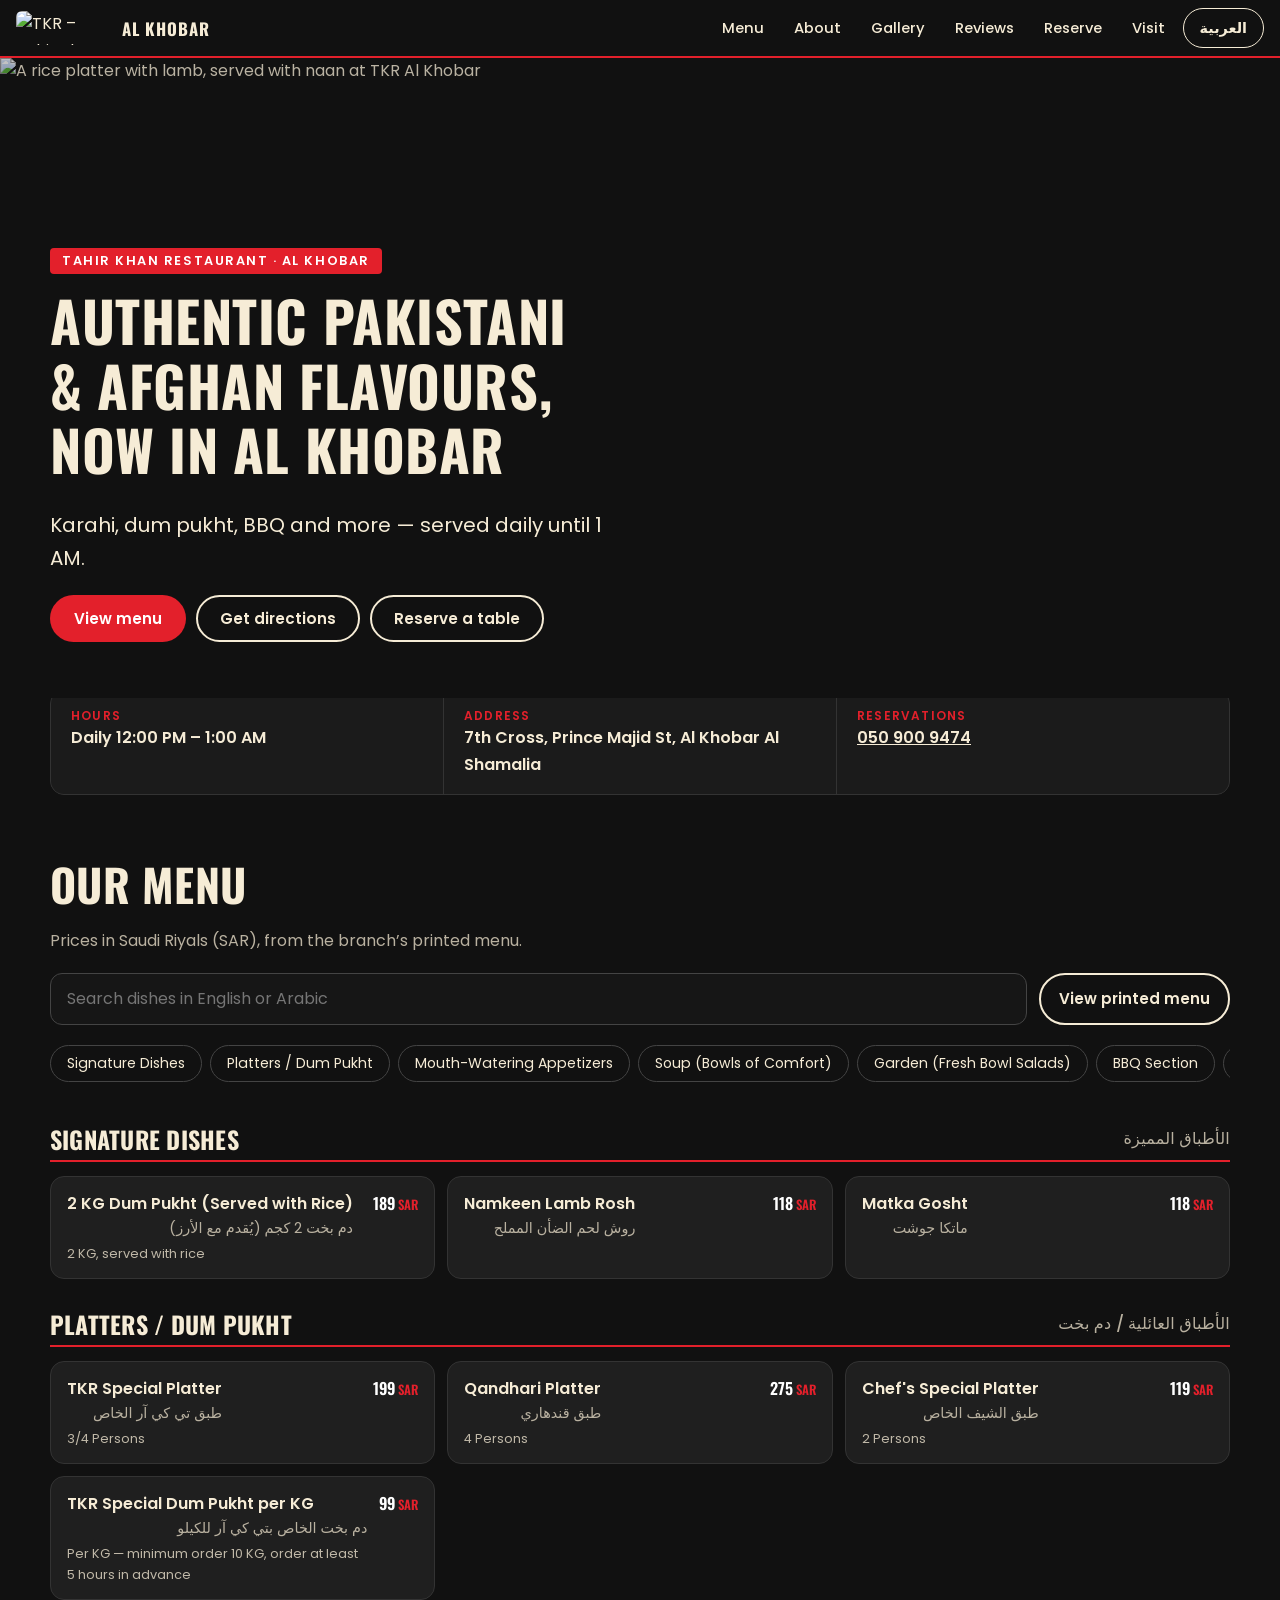
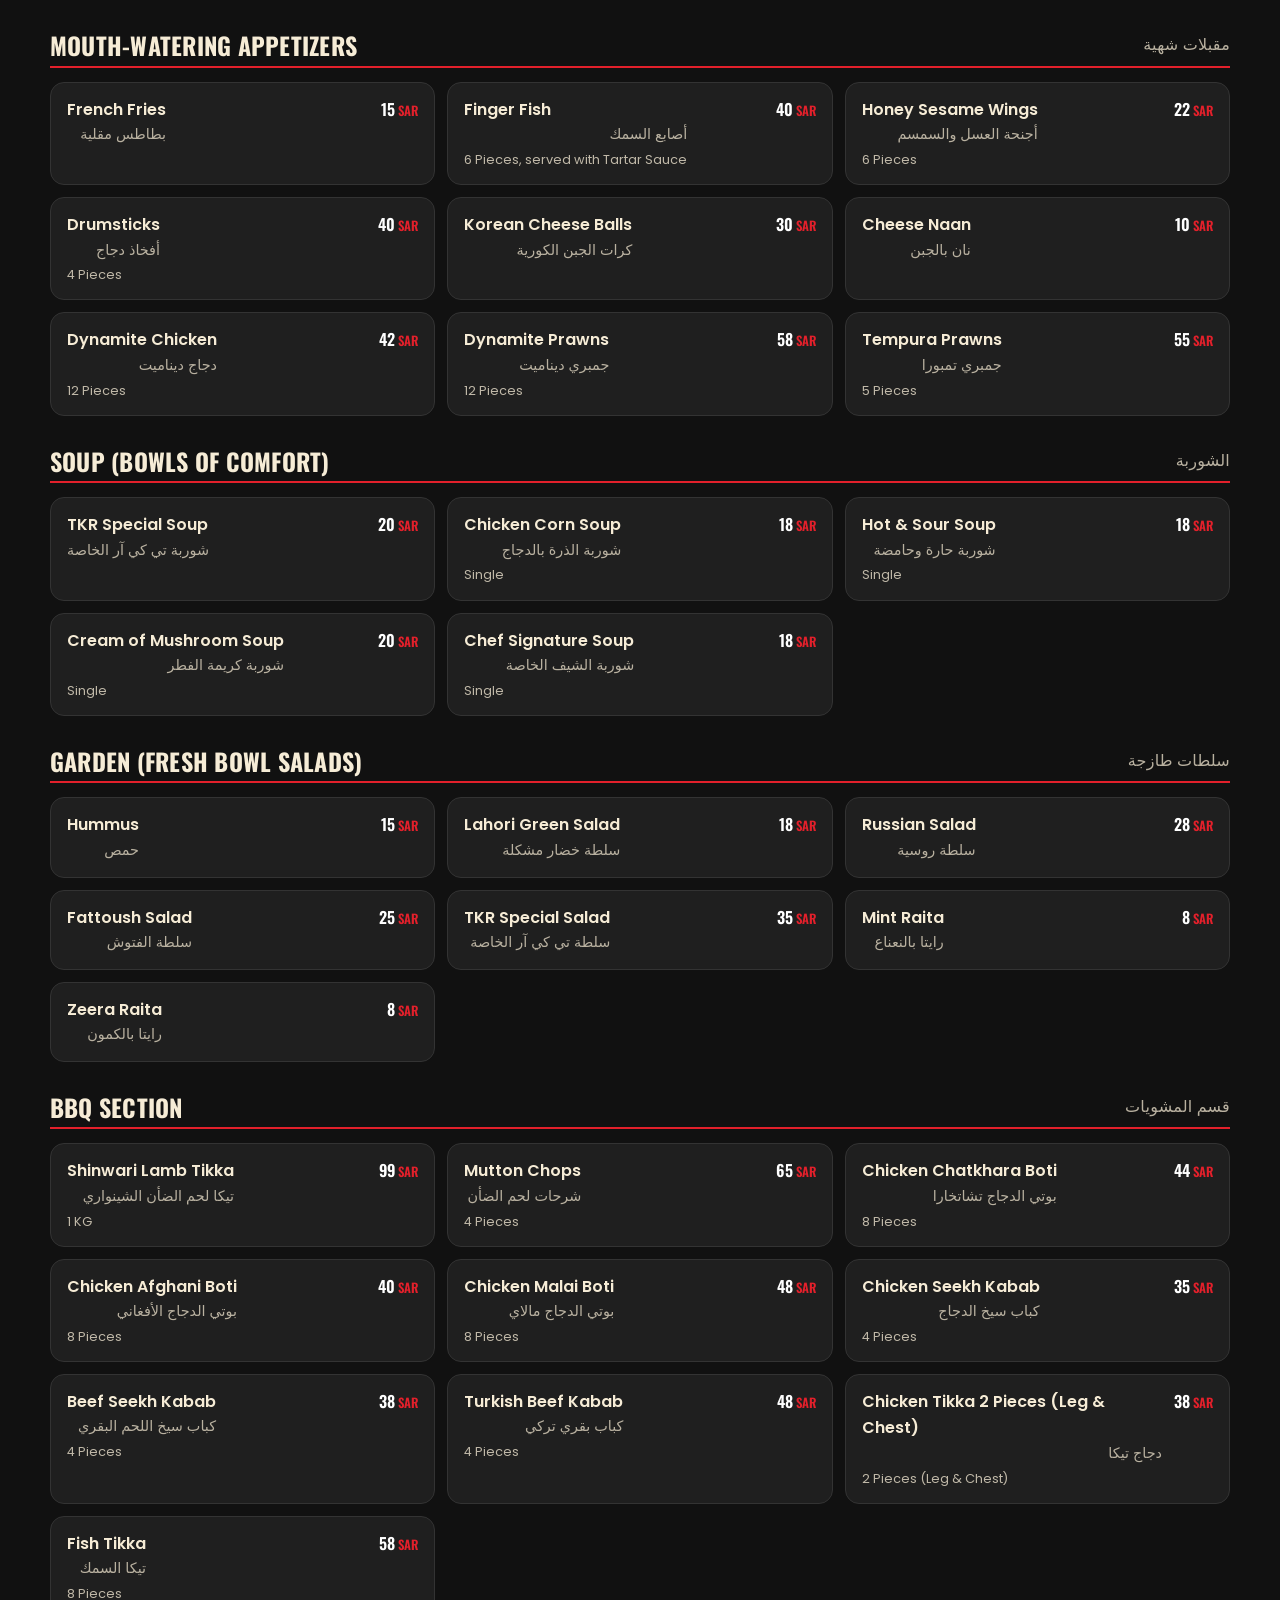
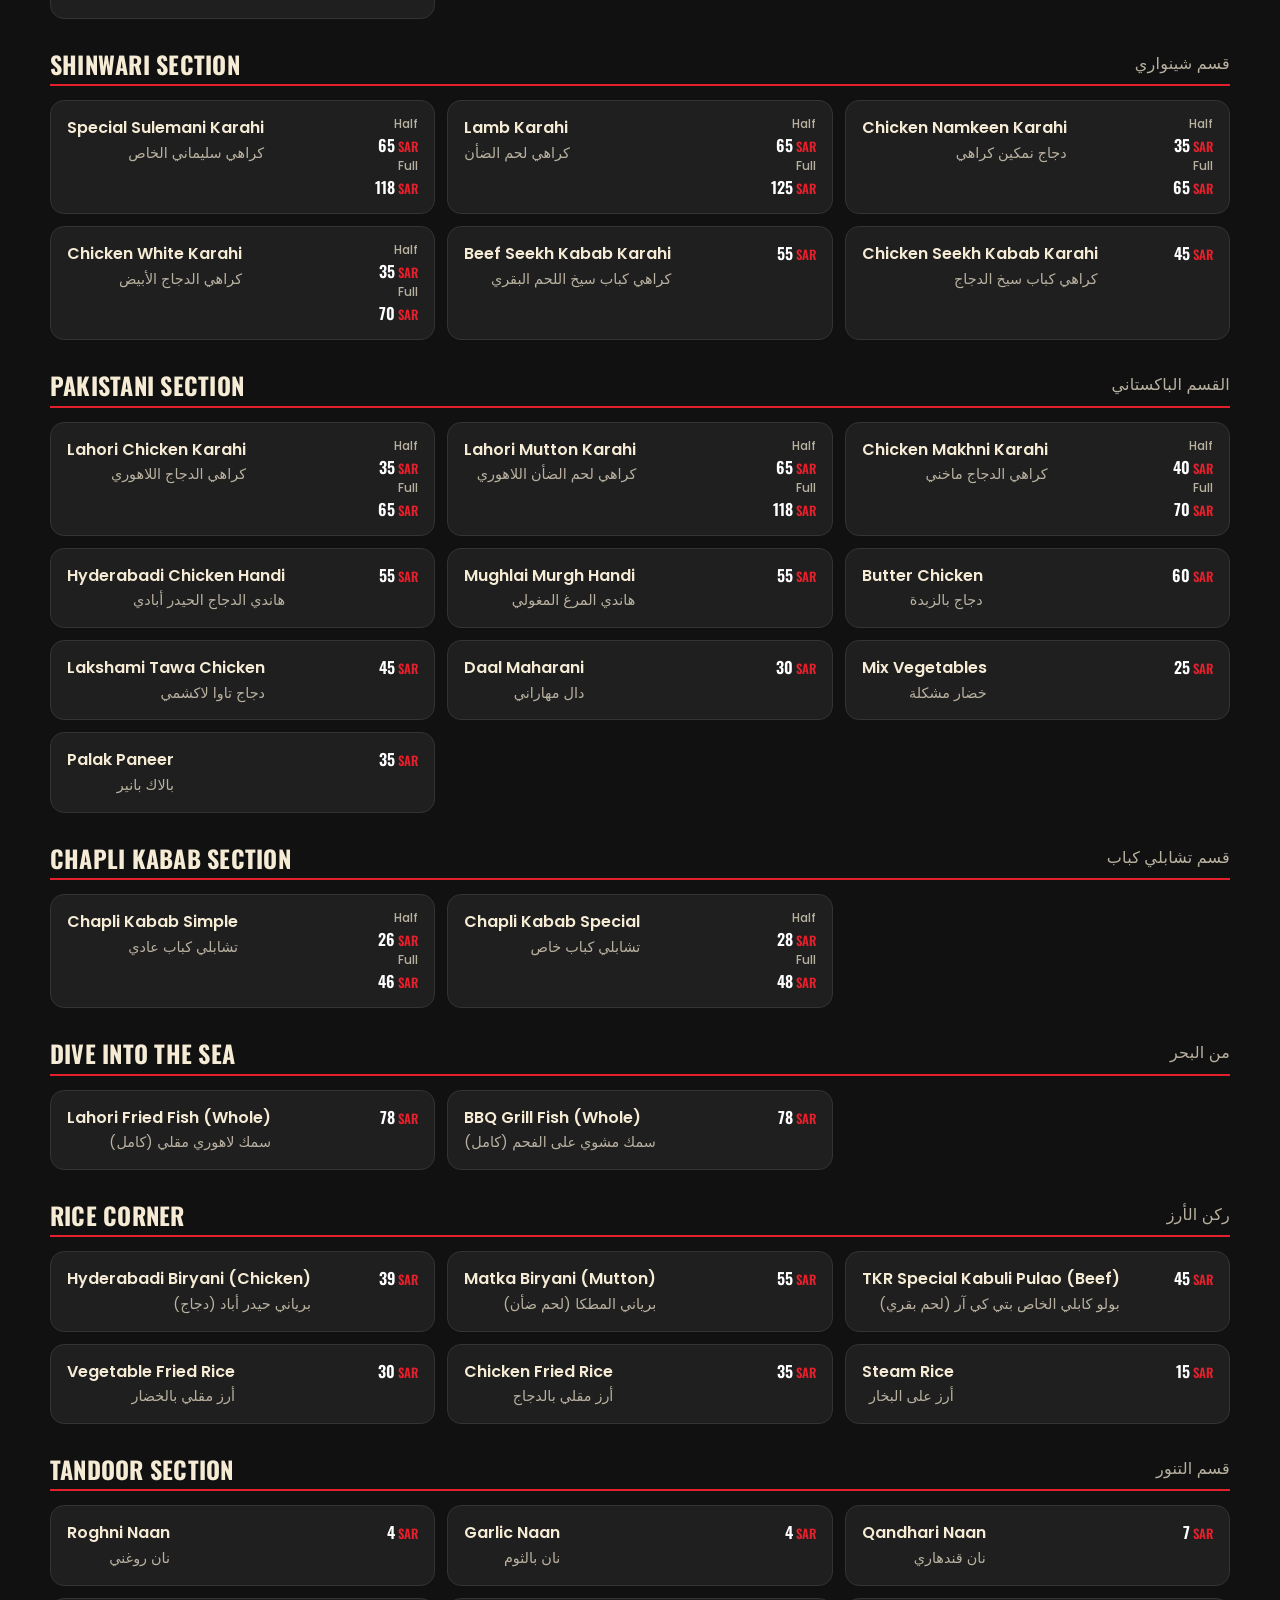
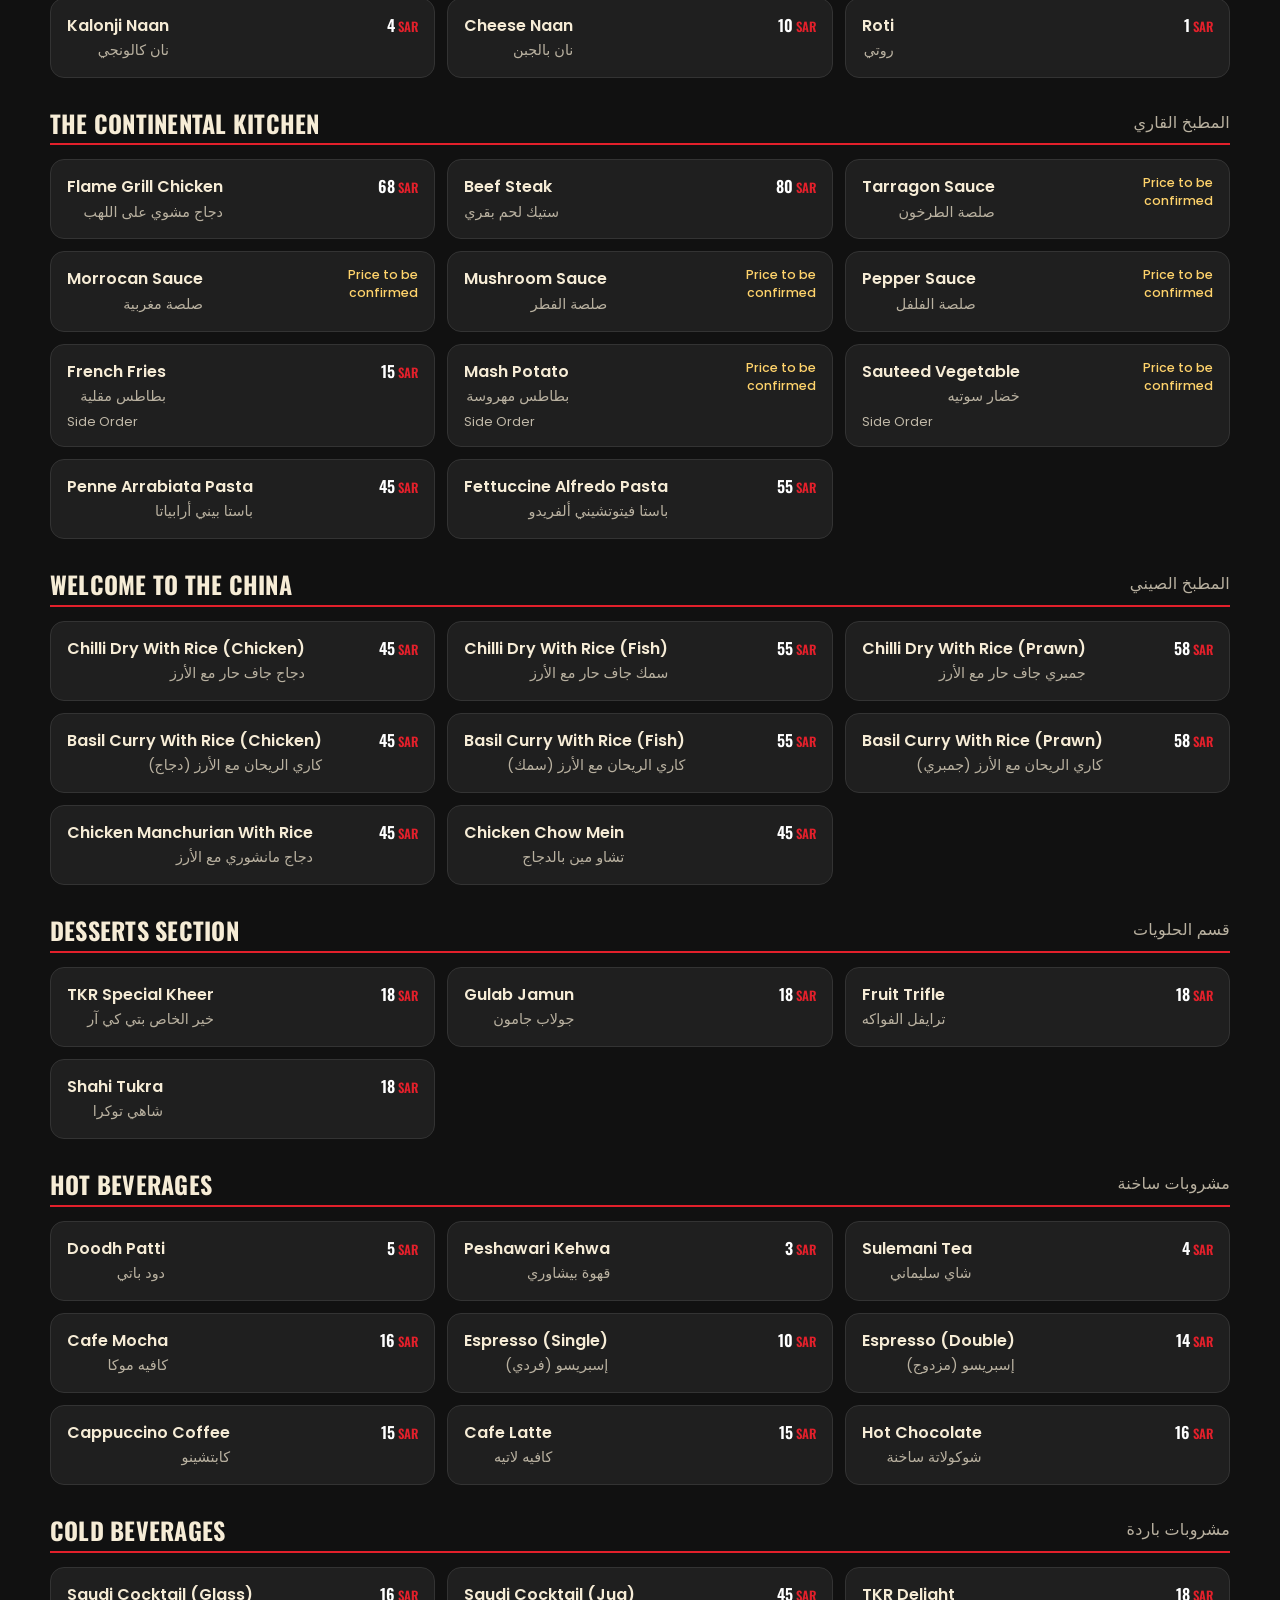
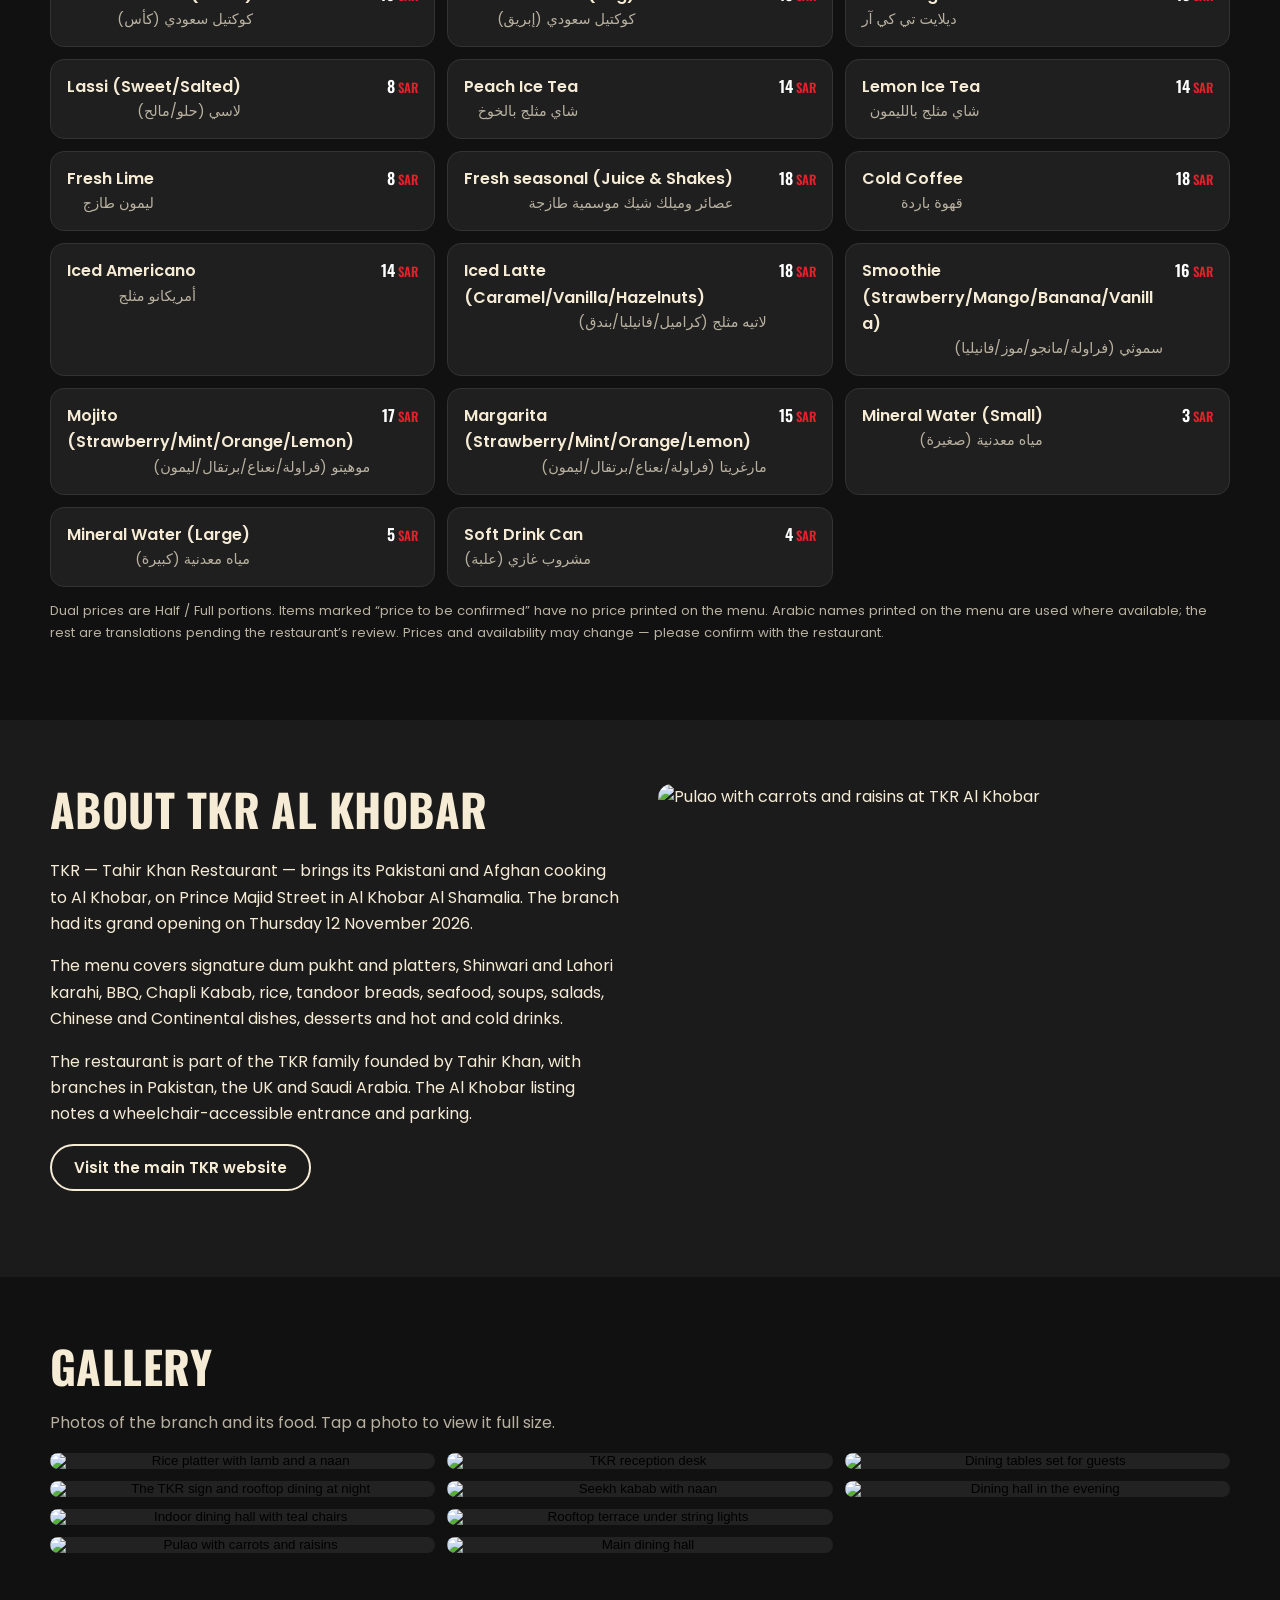
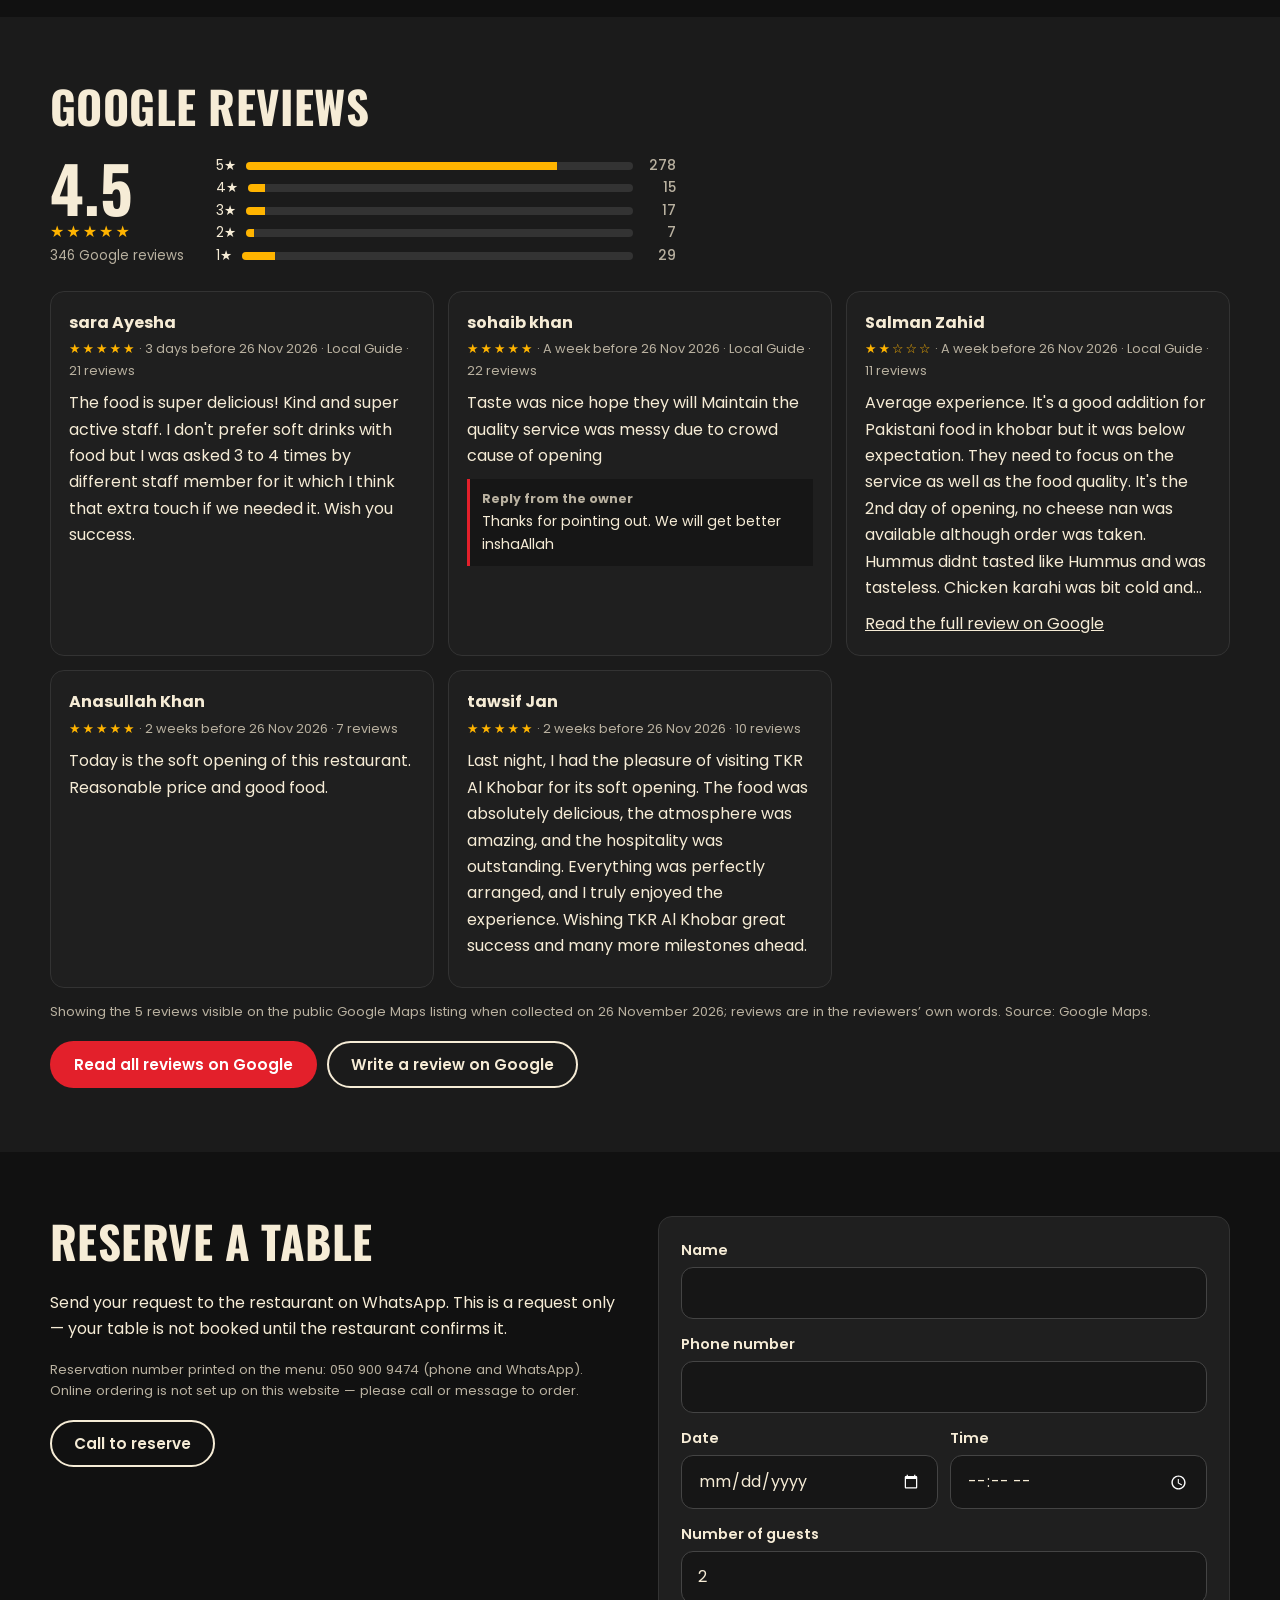
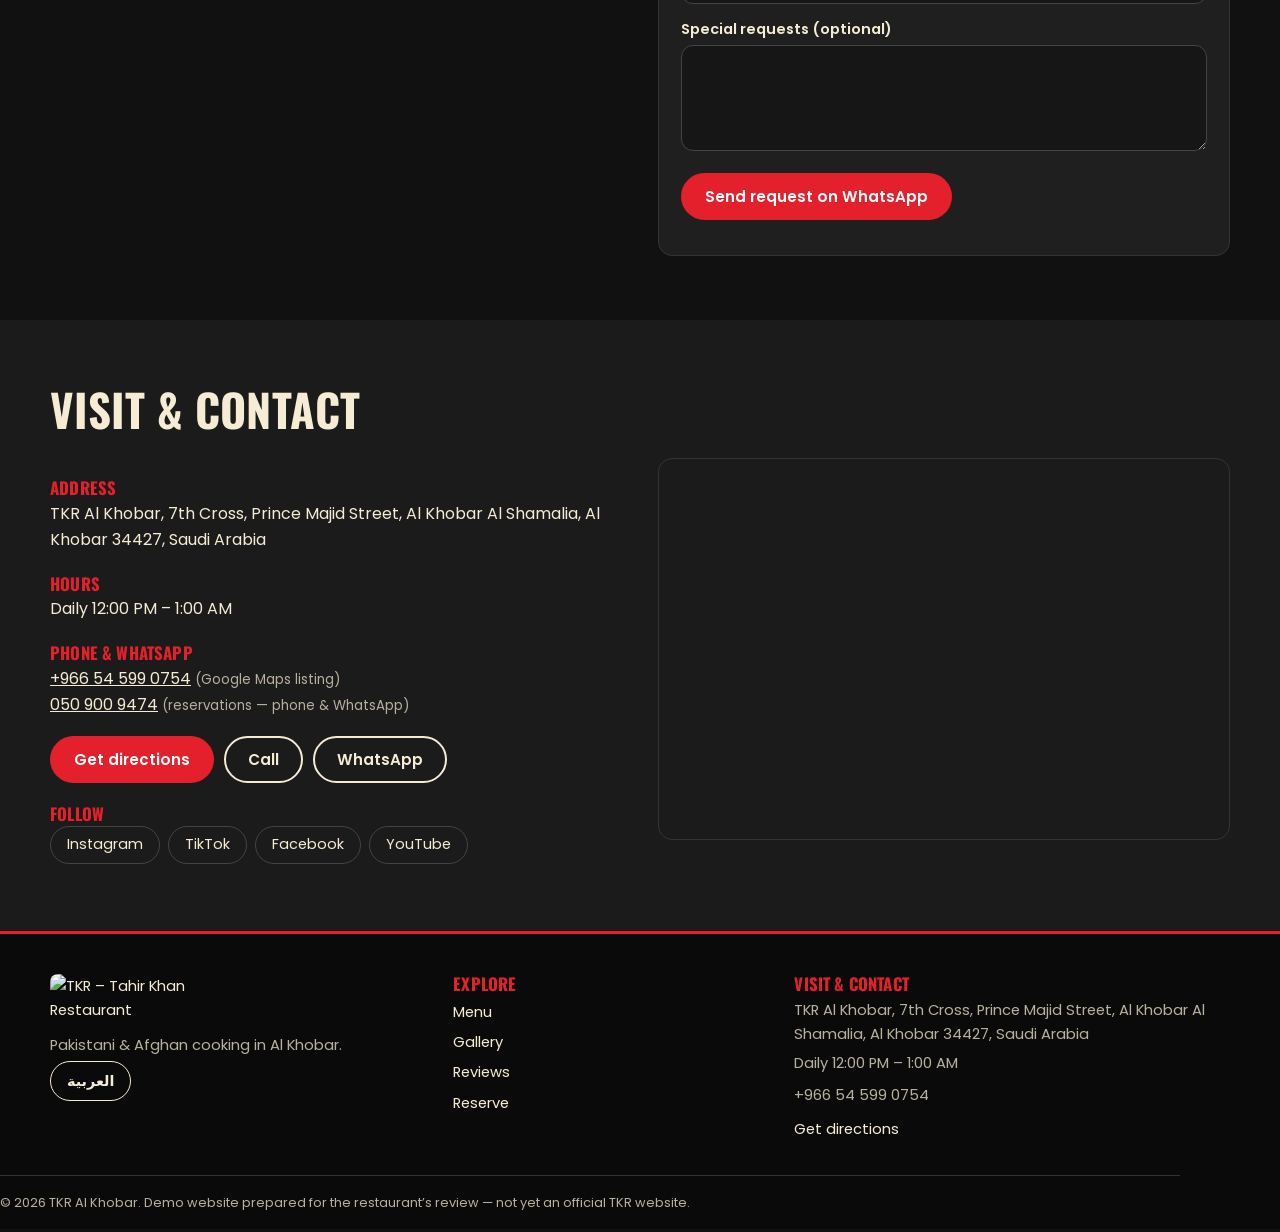
==== commit a65b7447: "Replace with redesigned bilingual TKR Al Khobar site (17 sections, 119 dishes, gallery, reviews, Wha" ====
--- a/index.html
+++ b/index.html
@@ -1,224 +1,157 @@
 <!DOCTYPE html>
 <html lang="en" dir="ltr">
 <head>
-<meta charset="UTF-8">
-<meta name="viewport" content="width=device-width, initial-scale=1.0">
-<title>TKR Al Khobar — Menu | قائمة طعام مطعم طاهر خان الخبر</title>
-<meta name="description" content="The real menu of Tahir Khan Restaurant, Al Khobar branch — dishes and prices in SAR, in English and Arabic.">
-<style>
-:root{--red:#d21f2c;--dark:#12291f;--green:#0f5257;--cream:#faf6ef;--card:#fff;--ink:#1d1d1d;--muted:#6b6b6b;--line:#e8e0d2;--gold:#c9a227}
-*{box-sizing:border-box;margin:0;padding:0}
-body{font-family:"Segoe UI",system-ui,-apple-system,Arial,sans-serif;background:var(--cream);color:var(--ink);line-height:1.5}
-[dir=rtl] body{font-family:"Segoe UI",Tahoma,Arial,sans-serif}
-header.top{background:var(--dark);color:#fff;padding:14px 16px;position:sticky;top:0;z-index:50;box-shadow:0 2px 10px rgba(0,0,0,.25)}
-.top-inner{max-width:1060px;margin:0 auto;display:flex;align-items:center;gap:14px;flex-wrap:wrap}
-.logo{height:54px;width:auto;border-radius:8px;background:#0a1f18}
-.brand{flex:1;min-width:200px}
-.brand h1{font-size:20px;line-height:1.2}
-.brand p{font-size:13px;opacity:.85}
-.lang-btn{border:1px solid #fff;background:transparent;color:#fff;border-radius:20px;padding:8px 16px;font-size:14px;cursor:pointer}
-.lang-btn:hover{background:rgba(255,255,255,.15)}
-.hero{max-width:1060px;margin:0 auto;padding:18px 16px 6px}
-.hero img{width:100%;border-radius:14px;display:block;box-shadow:0 4px 18px rgba(0,0,0,.15)}
-.hero-cap{font-size:13px;color:var(--muted);margin-top:8px}
-.info-bar{max-width:1060px;margin:10px auto 0;padding:0 16px;display:flex;gap:10px;flex-wrap:wrap}
-.info-chip{background:#fff;border:1px solid var(--line);border-radius:10px;padding:10px 14px;font-size:14px;flex:1;min-width:200px}
-.info-chip b{display:block;font-size:12px;text-transform:uppercase;letter-spacing:.04em;color:var(--muted)}
-.call-btn{display:inline-block;background:var(--red);color:#fff;text-decoration:none;font-weight:700;border-radius:10px;padding:10px 18px;font-size:15px}
-.call-btn:hover{filter:brightness(1.08)}
-.wa-btn{display:inline-block;background:#1faa53;color:#fff;text-decoration:none;font-weight:700;border-radius:10px;padding:10px 18px;font-size:15px;margin-inline-start:8px}
-.wa-btn:hover{filter:brightness(1.08)}
-.controls{max-width:1060px;margin:16px auto 0;padding:0 16px;position:sticky;top:82px;z-index:40;background:var(--cream);padding-top:10px;padding-bottom:10px}
-.search{width:100%;padding:12px 16px;font-size:16px;border:1.5px solid var(--line);border-radius:12px;background:#fff;outline:none}
-.search:focus{border-color:var(--green)}
-.chips{display:flex;gap:8px;overflow-x:auto;padding:12px 2px 4px;scrollbar-width:thin}
-.chip{flex:0 0 auto;border:1.5px solid var(--green);background:#fff;color:var(--green);border-radius:20px;padding:7px 14px;font-size:14px;cursor:pointer;white-space:nowrap}
-.chip.active{background:var(--green);color:#fff}
-main{max-width:1060px;margin:0 auto;padding:8px 16px 30px}
-section.menu-sec{margin-top:26px}
-.sec-head{display:flex;align-items:baseline;gap:10px;flex-wrap:wrap;border-bottom:3px solid var(--red);padding-bottom:6px}
-.sec-head h2{font-size:22px}
-.sec-head .ar{font-size:20px;color:var(--green)}
-.sec-note{font-size:13px;color:#8a6d00;background:#fff8dd;border:1px solid #f0dfa0;border-radius:8px;padding:8px 10px;margin-top:8px}
-.cards{display:grid;grid-template-columns:repeat(auto-fill,minmax(300px,1fr));gap:12px;margin-top:14px}
-.card{background:var(--card);border:1px solid var(--line);border-radius:12px;padding:14px;display:flex;flex-direction:column;gap:6px}
-.card img.dish{width:100%;height:180px;object-fit:cover;border-radius:8px;margin-bottom:4px}
-.card .name{font-weight:700;font-size:17px}
-.card .name-ar{font-size:16px;color:var(--green)}
-.card .meta{font-size:13px;color:var(--muted);display:flex;gap:12px;flex-wrap:wrap}
-.price{margin-top:auto;font-size:18px;font-weight:800;color:var(--red)}
-.price small{font-size:12px;font-weight:600;color:var(--muted)}
-.badge{display:inline-block;font-size:12px;font-weight:700;background:#fff3cd;color:#7a5b00;border:1px solid #f0dfa0;border-radius:6px;padding:2px 8px;margin-top:6px}
-.badge.red{background:#fde8e8;color:#8f1d24;border-color:#f5c2c2}
-.gallery{margin-top:34px}
-.gallery h2{font-size:22px;border-bottom:3px solid var(--red);padding-bottom:6px}
-.g-grid{display:grid;grid-template-columns:repeat(auto-fill,minmax(240px,1fr));gap:12px;margin-top:14px}
-.g-grid figure{background:#fff;border:1px solid var(--line);border-radius:12px;overflow:hidden}
-.g-grid img{width:100%;height:190px;object-fit:cover;display:block}
-.g-grid figcaption{padding:10px 12px;font-size:13.5px}
-.missing{margin-top:34px;background:#fff;border:1px dashed #c9a227;border-radius:12px;padding:18px}
-.missing h2{font-size:20px;margin-bottom:8px}
-.missing ul{margin-inline-start:20px;font-size:15px}
-.missing li{margin:4px 0}
-footer{max-width:1060px;margin:0 auto;padding:0 16px 40px;font-size:13px;color:var(--muted)}
-.no-results{display:none;text-align:center;padding:30px 10px;color:var(--muted);font-size:16px}
-@media(max-width:640px){.brand h1{font-size:17px}.logo{height:44px}.controls{top:76px}.cards{grid-template-columns:1fr}.sec-head h2{font-size:19px}}
-</style>
+<meta charset="utf-8">
+<meta name="viewport" content="width=device-width, initial-scale=1, viewport-fit=cover">
+<title>TKR – Tahir Khan Restaurant, Al Khobar | Pakistani &amp; Afghan Restaurant</title>
+<meta name="description" content="TKR – Tahir Khan Restaurant, Al Khobar. Karahi, dum pukht, BBQ and more. 7th Cross, Prince Majid Street, Al Khobar Al Shamalia. Open daily 12 PM – 1 AM.">
+<meta name="theme-color" content="#111111">
+<link rel="canonical" href="https://tkr-al-khobar.vercel.app/">
+<link rel="alternate" hreflang="en" href="https://tkr-al-khobar.vercel.app/?lang=en">
+<link rel="alternate" hreflang="ar" href="https://tkr-al-khobar.vercel.app/?lang=ar">
+<link rel="alternate" hreflang="x-default" href="https://tkr-al-khobar.vercel.app/">
+<meta property="og:type" content="restaurant">
+<meta property="og:site_name" content="TKR – Tahir Khan Restaurant, Al Khobar">
+<meta property="og:title" content="TKR – Tahir Khan Restaurant, Al Khobar">
+<meta property="og:description" content="Pakistani &amp; Afghan cuisine in Al Khobar. Open daily 12 PM – 1 AM.">
+<meta property="og:image" content="https://tkr-al-khobar.vercel.app/img/gallery/hero.jpg">
+<meta property="og:url" content="https://tkr-al-khobar.vercel.app/">
+<meta property="og:locale" content="en_US"><meta property="og:locale:alternate" content="ar_SA">
+<meta name="twitter:card" content="summary_large_image">
+<link rel="icon" href="img/logo.jpg">
+<link rel="preconnect" href="https://fonts.googleapis.com"><link rel="preconnect" href="https://fonts.gstatic.com" crossorigin>
+<link rel="stylesheet" href="https://fonts.googleapis.com/css2?family=Cairo:wght@400;600;700;800&family=Oswald:wght@500;600;700&family=Poppins:wght@400;500;600&display=swap">
+<link rel="stylesheet" href="styles.css">
+<script type="application/ld+json">
+{"@context":"https://schema.org","@type":"Restaurant","name":"TKR – Tahir Khan Restaurant, Al Khobar","alternateName":"مطعم طاهر خان – فرع الخبر",
+"url":"https://tkr-al-khobar.vercel.app/","image":"https://tkr-al-khobar.vercel.app/img/gallery/hero.jpg","logo":"https://tkr-al-khobar.vercel.app/img/logo.jpg",
+"servesCuisine":["Pakistani","Afghan"],"priceRange":"SAR","telephone":"+966545990754",
+"address":{"@type":"PostalAddress","streetAddress":"7th Cross, Prince Majid Street, Al Khobar Al Shamalia","addressLocality":"Al Khobar","postalCode":"34427","addressCountry":"SA"},
+"geo":{"@type":"GeoCoordinates","latitude":26.2861875,"longitude":50.2184375},
+"openingHoursSpecification":[{"@type":"OpeningHoursSpecification","dayOfWeek":["Monday","Tuesday","Wednesday","Thursday","Friday","Saturday","Sunday"],"opens":"12:00","closes":"01:00"}],
+"hasMenu":"https://tkr-al-khobar.vercel.app/#menu","hasMap":"https://www.google.com/maps/place/TKR+Al+Khobar/@26.2861875,50.2184375,15z",
+"sameAs":["https://www.instagram.com/tkr_alkhobar","https://www.tiktok.com/@tkr_alkhobar","https://tkrrestaurants.com"]}
+</script>
 </head>
 <body>
-<header class="top">
-  <div class="top-inner">
-    <img class="logo" src="assets/logo.jpg" alt="TKR — Tahir Khan Restaurant logo">
-    <div class="brand">
-      <h1 data-i18n="title">Tahir Khan Restaurant — Al Khobar</h1>
-      <p data-i18n="subtitle">Real branch menu · Prices in Saudi Riyals (SAR) · القائمة الحقيقية للفرع</p>
-    </div>
-    <button class="lang-btn" id="langBtn" type="button">العربية</button>
-  </div>
+<a class="skip" href="#main" data-i18n="skip">Skip to content</a>
+<header class="hdr" id="top">
+  <a class="brand" href="#top" aria-label="TKR Al Khobar"><img src="img/logo.jpg" width="96" height="34" alt="TKR – Tahir Khan Restaurant"><span class="brand-t"><b data-i18n="branch">Al Khobar</b></span></a>
+  <button class="burger" id="burger" aria-expanded="false" aria-controls="nav" data-i18n-aria="menuBtn" aria-label="Menu"><span></span><span></span><span></span></button>
+  <nav id="nav" class="nav" data-i18n-aria="navLabel" aria-label="Main">
+    <a href="#menu" data-i18n="nMenu">Menu</a><a href="#about" data-i18n="nAbout">About</a><a href="#gallery" data-i18n="nGallery">Gallery</a>
+    <a href="#reviews" data-i18n="nReviews">Reviews</a><a href="#reserve" data-i18n="nReserve">Reserve</a><a href="#visit" data-i18n="nVisit">Visit</a>
+    <button class="lang" id="lang" type="button" lang="ar">العربية</button>
+  </nav>
 </header>
 
-<div class="hero">
-  <img src="assets/menu-cover.jpg" alt="The printed TKR Al Khobar menu cover">
-  <p class="hero-cap" data-i18n="heroCap">The printed menu of the Al Khobar branch, photographed on Google Maps and filmed inside the restaurant. Every dish and price on this page was read from that menu.</p>
-</div>
-
-<div class="info-bar">
-  <div class="info-chip"><b data-i18n="addrB">Address</b><span data-i18n="addr">7th Cross, Prince Majid Street, Al Khobar Al Shamalia, Al Khobar 34427</span></div>
-  <div class="info-chip"><b data-i18n="hoursB">Hours</b><span data-i18n="hours">Daily 12:00 PM – 1:00 AM</span></div>
-  <div class="info-chip"><b data-i18n="orderB">Reservations — as printed on the menu</b><a class="call-btn" href="tel:+966509009474" data-i18n="call">Call 050 900 9474</a><a class="wa-btn" href="https://wa.me/966509009474" data-i18n="waBtn">WhatsApp 050 900 9474</a>
-  <div style="font-size:12px;color:var(--muted);margin-top:6px" data-i18n="waNote">No online ordering is listed for this branch — order by phone or WhatsApp.</div></div>
-  <div class="info-chip"><b data-i18n="mapsPhoneB">Branch phone (Google Maps)</b><a class="call-btn" href="tel:+966545990754" data-i18n="mapsPhone">Call +966 54 599 0754</a></div>
-</div>
-
-<div class="controls">
-  <input class="search" id="search" type="search" placeholder="Search dishes… / ابحث عن طبق…" aria-label="Search dishes">
-  <div class="chips" id="chips"></div>
-</div>
-
-<main id="menu"></main>
-<div class="no-results" id="noResults" data-i18n="noResults">No dishes match your search.</div>
-
-<section class="gallery" style="max-width:1060px;margin:0 auto;padding:0 16px">
-  <h2 data-i18n="galH">Inside the Al Khobar branch</h2>
-  <div class="g-grid">
-    <figure><img src="assets/dining-hall.jpg" alt="Dining hall, TKR Al Khobar"><figcaption data-i18n="g1">The dining hall — red and blue chairs, crystal chandeliers</figcaption></figure>
-    <figure><img src="assets/platter.jpg" alt="Giant roasted lamb rice platter, TKR Al Khobar"><figcaption data-i18n="g2">The giant roasted-lamb rice platter at the opening — a branch speciality, not a priced menu item</figcaption></figure>
-    <figure><img src="assets/opening-night.jpg" alt="Opening night at TKR Al Khobar"><figcaption data-i18n="g3">Opening night, 12 November 2026</figcaption></figure>
+<main id="main">
+<section class="hero" aria-labelledby="h1">
+  <img class="hero-img" src="img/gallery/hero.jpg" width="1440" height="1080" alt="" fetchpriority="high" data-i18n-alt="heroAlt">
+  <div class="hero-in wrap">
+    <p class="eyebrow" data-i18n="eyebrow">Tahir Khan Restaurant · Al Khobar</p>
+    <h1 id="h1" data-i18n="h1">Authentic Pakistani &amp; Afghan flavours, now in Al Khobar</h1>
+    <p class="lead" data-i18n="lead">Karahi, dum pukht, BBQ and more — served daily until 1 AM.</p>
+    <div class="cta">
+      <a class="btn btn-red" href="#menu" data-i18n="bMenu">View menu</a>
+      <a class="btn btn-line" id="dir1" target="_blank" rel="noopener" data-i18n="bDir">Get directions</a>
+      <a class="btn btn-line" href="#reserve" data-i18n="bReserve">Reserve a table</a>
+    </div>
   </div>
 </section>
 
-<section class="missing" style="max-width:1060px;margin:26px auto;padding:18px">
-  <h2 data-i18n="missH">Not on this page yet — needs the restaurant's confirmation</h2>
-  <p style="font-size:14px;margin-bottom:8px" data-i18n="missP">Only a few prices could not be read from the menu. Nothing here is guessed — please confirm with the branch:</p>
-  <ul>
-    <li data-i18n="m1">Sauce prices — Tarragon, Morrocan, Mushroom and Pepper are listed on the menu without prices</li>
-    <li data-i18n="m2">Mash Potato and Sauteed Vegetable (side orders) — no prices on the menu</li>
-    <li data-i18n="m3">HungerStation — the branch could not be checked there; the site blocks every restaurant page, even from the user's own Chrome</li>
-  </ul>
+<section class="strip wrap" aria-label="Quick info">
+  <div><span data-i18n="hoursL">Hours</span><b data-i18n="hoursV">Daily 12:00 PM – 1:00 AM</b></div>
+  <div><span data-i18n="addrL">Address</span><b data-i18n="addrV">7th Cross, Prince Majid St, Al Khobar Al Shamalia</b></div>
+  <div><span data-i18n="resL">Reservations</span><b><a href="tel:+966509009474" dir="ltr">050 900 9474</a></b></div>
 </section>
 
-<footer>
-  <p data-i18n="src">Source: the branch's printed menu as photographed on Google Maps (Menu tab, Nov 2026), cross-checked against the same menu filmed in a customer review video and a customer bill from the branch (13 Nov 2026). Prices are as printed. Where two prices are shown (e.g. 35 / 65 SAR), the first is the half portion and the second the full — confirmed by the bill, which charges Chicken Namkeen Karahi (HALF) at 35 SAR. The 360p video frames had misread several BBQ and Rice Corner prices; those are corrected here from the high-resolution menu photos, and Chicken Tikka is listed at 38 SAR from the bill. Arabic names marked as translated were translated from the English names where the printed Arabic text was not legible — the restaurant's own Arabic wording may differ.</p>
-</footer>
+<section id="menu" class="sec wrap" aria-labelledby="hMenu">
+  <h2 id="hMenu" data-i18n="tMenu">Our menu</h2>
+  <p class="sub" data-i18n="menuSub">Prices in Saudi Riyals (SAR), from the branch’s printed menu.</p>
+  <div class="tools">
+    <label class="search"><span class="sr" data-i18n="searchL">Search the menu</span>
+      <input id="q" type="search" autocomplete="off" data-i18n-ph="searchPh" placeholder="Search dishes in English or Arabic"></label>
+    <button class="btn btn-line sm" id="printedBtn" type="button" data-i18n="printed">View printed menu</button>
+  </div>
+  <div class="chips" id="chips" role="navigation" data-i18n-aria="catLabel" aria-label="Menu categories"></div>
+  <p id="count" class="count" aria-live="polite"></p>
+  <div id="menuList"><p class="loading" data-i18n="loading">Loading menu…</p></div>
+  <p class="fine" data-i18n="menuFine">Dual prices are Half / Full portions. Items marked “price to be confirmed” have no price printed on the menu. Arabic names printed on the menu are used where available; the rest are translations pending the restaurant’s review. Prices and availability may change — please confirm with the restaurant.</p>
+</section>
 
-<script>
-const MENU = [{"id": "signature", "en": "Signature Dishes", "ar": "الأطباق المميزة", "ar_printed": false, "note_en": null, "note_ar": null, "items": [{"en": "2 KG Dum Pukht (Served with Rice)", "ar": "دم بخت 2 كجم (يُقدم مع الأرز)", "ar_printed": false, "cal": null, "prices": [189], "note": "2 KG, served with rice", "photo": null}, {"en": "Namkeen Lamb Rosh", "ar": "روش لحم الضأن المملح", "ar_printed": false, "cal": null, "prices": [118], "note": null, "photo": null}, {"en": "Matka Gosht", "ar": "ماتكا جوشت", "ar_printed": false, "cal": null, "prices": [118], "note": null, "photo": null}]}, {"id": "platters", "en": "Platters / Dum Pukht", "ar": "الأطباق العائلية / دم بخت", "ar_printed": false, "note_en": null, "note_ar": null, "items": [{"en": "TKR Special Platter", "ar": "طبق تي كي آر الخاص", "ar_printed": false, "cal": null, "prices": [199], "note": "3/4 Persons", "photo": null}, {"en": "Qandhari Platter", "ar": "طبق قندهاري", "ar_printed": false, "cal": null, "prices": [275], "note": "4 Persons", "photo": null}, {"en": "Chef's Special Platter", "ar": "طبق الشيف الخاص", "ar_printed": false, "cal": null, "prices": [119], "note": "2 Persons", "photo": null}, {"en": "TKR Special Dum Pukht per KG", "ar": "دم بخت الخاص بتي كي آر للكيلو", "ar_printed": false, "cal": null, "prices": [99], "note": "Per KG — minimum order 10 KG, order at least 5 hours in advance", "photo": null}]}, {"id": "starters", "en": "Mouth-Watering Appetizers", "ar": "مقبلات شهية", "ar_printed": false, "note_en": null, "note_ar": null, "items": [{"en": "French Fries", "ar": "بطاطس مقلية", "ar_printed": true, "cal": null, "prices": [15], "note": null, "photo": null}, {"en": "Finger Fish", "ar": "أصابع السمك", "ar_printed": false, "cal": null, "prices": [40], "note": "6 Pieces, served with Tartar Sauce", "photo": null}, {"en": "Honey Sesame Wings", "ar": "أجنحة العسل والسمسم", "ar_printed": false, "cal": null, "prices": [22], "note": "6 Pieces", "photo": null}, {"en": "Drumsticks", "ar": "أفخاذ دجاج", "ar_printed": false, "cal": null, "prices": [40], "note": "4 Pieces", "photo": null}, {"en": "Korean Cheese Balls", "ar": "كرات الجبن الكورية", "ar_printed": false, "cal": null, "prices": [30], "note": null, "photo": null}, {"en": "Cheese Naan", "ar": "نان بالجبن", "ar_printed": false, "cal": null, "prices": [10], "note": null, "photo": null}, {"en": "Dynamite Chicken", "ar": "دجاج ديناميت", "ar_printed": false, "cal": null, "prices": [42], "note": "12 Pieces", "photo": null}, {"en": "Dynamite Prawns", "ar": "جمبري ديناميت", "ar_printed": false, "cal": null, "prices": [58], "note": "12 Pieces", "photo": null}, {"en": "Tempura Prawns", "ar": "جمبري تمبورا", "ar_printed": false, "cal": 700, "prices": [55], "note": "5 Pieces", "photo": null}]}, {"id": "soup", "en": "Soup (Bowls of Comfort)", "ar": "الشوربة", "ar_printed": false, "note_en": null, "note_ar": null, "items": [{"en": "TKR Special Soup", "ar": "شوربة تي كي آر الخاصة", "ar_printed": false, "cal": 220, "prices": [20], "note": null, "photo": null}, {"en": "Chicken Corn Soup", "ar": "شوربة الذرة بالدجاج", "ar_printed": false, "cal": 180, "prices": [18], "note": "Single", "photo": "soup.jpg"}, {"en": "Hot & Sour Soup", "ar": "شوربة حارة وحامضة", "ar_printed": false, "cal": 180, "prices": [18], "note": "Single", "photo": null}, {"en": "Cream of Mushroom Soup", "ar": "شوربة كريمة الفطر", "ar_printed": false, "cal": 210, "prices": [20], "note": "Single", "photo": null}, {"en": "Chef Signature Soup", "ar": "شوربة الشيف الخاصة", "ar_printed": false, "cal": 260, "prices": [18], "note": "Single", "photo": null}]}, {"id": "garden", "en": "Garden (Fresh Bowl Salads)", "ar": "سلطات طازجة", "ar_printed": false, "note_en": null, "note_ar": null, "items": [{"en": "Hummus", "ar": "حمص", "ar_printed": true, "cal": 35, "prices": [15], "note": null, "photo": null}, {"en": "Lahori Green Salad", "ar": "سلطة خضار مشكلة", "ar_printed": true, "cal": 45, "prices": [18], "note": null, "photo": null}, {"en": "Russian Salad", "ar": "سلطة روسية", "ar_printed": true, "cal": 50, "prices": [28], "note": null, "photo": null}, {"en": "Fattoush Salad", "ar": "سلطة الفتوش", "ar_printed": true, "cal": 140, "prices": [25], "note": null, "photo": null}, {"en": "TKR Special Salad", "ar": "سلطة تي كي آر الخاصة", "ar_printed": true, "cal": 180, "prices": [35], "note": null, "photo": null}, {"en": "Mint Raita", "ar": "رايتا بالنعناع", "ar_printed": true, "cal": 220, "prices": [8], "note": null, "photo": null}, {"en": "Zeera Raita", "ar": "رايتا بالكمون", "ar_printed": true, "cal": 250, "prices": [8], "note": null, "photo": null}]}, {"id": "bbq", "en": "BBQ Section", "ar": "قسم المشويات", "ar_printed": false, "note_en": null, "note_ar": null, "items": [{"en": "Shinwari Lamb Tikka", "ar": "تيكا لحم الضأن الشينواري", "ar_printed": false, "cal": null, "prices": [99], "note": "1 KG", "photo": null}, {"en": "Mutton Chops", "ar": "شرحات لحم الضأن", "ar_printed": false, "cal": null, "prices": [65], "note": "4 Pieces", "photo": null}, {"en": "Chicken Chatkhara Boti", "ar": "بوتي الدجاج تشاتخارا", "ar_printed": false, "cal": null, "prices": [44], "note": "8 Pieces", "photo": null}, {"en": "Chicken Afghani Boti", "ar": "بوتي الدجاج الأفغاني", "ar_printed": false, "cal": null, "prices": [40], "note": "8 Pieces", "photo": null}, {"en": "Chicken Malai Boti", "ar": "بوتي الدجاج مالاي", "ar_printed": false, "cal": null, "prices": [48], "note": "8 Pieces", "photo": null}, {"en": "Chicken Seekh Kabab", "ar": "كباب سيخ الدجاج", "ar_printed": false, "cal": null, "prices": [35], "note": "4 Pieces", "photo": null}, {"en": "Beef Seekh Kabab", "ar": "كباب سيخ اللحم البقري", "ar_printed": false, "cal": null, "prices": [38], "note": "4 Pieces", "photo": null}, {"en": "Turkish Beef Kabab", "ar": "كباب بقري تركي", "ar_printed": false, "cal": null, "prices": [48], "note": "4 Pieces", "photo": null}, {"en": "Chicken Tikka 2 Pieces (Leg & Chest)", "ar": "دجاج تيكا", "ar_printed": true, "cal": null, "prices": [38], "note": "2 Pieces (Leg & Chest) — price confirmed by branch bill, 13 Nov 2026", "photo": null}, {"en": "Fish Tikka", "ar": "تيكا السمك", "ar_printed": false, "cal": null, "prices": [58], "note": "8 Pieces", "photo": null}]}, {"id": "shinwari", "en": "Shinwari Section", "ar": "قسم شينواري", "ar_printed": false, "note_en": null, "note_ar": null, "items": [{"en": "Special Sulemani Karahi", "ar": "كراهي سليماني الخاص", "ar_printed": false, "cal": 850, "prices": [65, 118], "note": null, "photo": null}, {"en": "Lamb Karahi", "ar": "كراهي لحم الضأن", "ar_printed": false, "cal": 950, "prices": [65, 125], "note": null, "photo": null}, {"en": "Chicken Namkeen Karahi", "ar": "دجاج نمكين كراهي", "ar_printed": true, "cal": 950, "prices": [35, 65], "note": null, "photo": null}, {"en": "Chicken White Karahi", "ar": "كراهي الدجاج الأبيض", "ar_printed": false, "cal": 1050, "prices": [35, 70], "note": null, "photo": null}, {"en": "Beef Seekh Kabab Karahi", "ar": "كراهي كباب سيخ اللحم البقري", "ar_printed": false, "cal": 1190, "prices": [55], "note": null, "photo": null}, {"en": "Chicken Seekh Kabab Karahi", "ar": "كراهي كباب سيخ الدجاج", "ar_printed": false, "cal": null, "prices": [45], "note": null, "photo": null}]}, {"id": "pakistani", "en": "Pakistani Section", "ar": "القسم الباكستاني", "ar_printed": false, "note_en": null, "note_ar": null, "items": [{"en": "Lahori Chicken Karahi", "ar": "كراهي الدجاج اللاهوري", "ar_printed": false, "cal": 850, "prices": [35, 65], "note": null, "photo": null}, {"en": "Lahori Mutton Karahi", "ar": "كراهي لحم الضأن اللاهوري", "ar_printed": false, "cal": 1150, "prices": [65, 118], "note": null, "photo": null}, {"en": "Chicken Makhni Karahi", "ar": "كراهي الدجاج ماخني", "ar_printed": false, "cal": null, "prices": [40, 70], "note": null, "photo": null}, {"en": "Hyderabadi Chicken Handi", "ar": "هاندي الدجاج الحيدر أبادي", "ar_printed": false, "cal": null, "prices": [55], "note": null, "photo": null}, {"en": "Mughlai Murgh Handi", "ar": "هاندي المرغ المغولي", "ar_printed": false, "cal": null, "prices": [55], "note": null, "photo": null}, {"en": "Butter Chicken", "ar": "دجاج بالزبدة", "ar_printed": false, "cal": 1000, "prices": [60], "note": null, "photo": null}, {"en": "Lakshami Tawa Chicken", "ar": "دجاج تاوا لاكشمي", "ar_printed": false, "cal": 850, "prices": [45], "note": null, "photo": null}, {"en": "Daal Maharani", "ar": "دال مهاراني", "ar_printed": false, "cal": null, "prices": [30], "note": null, "photo": null}, {"en": "Mix Vegetables", "ar": "خضار مشكلة", "ar_printed": false, "cal": null, "prices": [25], "note": null, "photo": null}, {"en": "Palak Paneer", "ar": "بالاك بانير", "ar_printed": false, "cal": null, "prices": [35], "note": null, "photo": null}]}, {"id": "chapli", "en": "Chapli Kabab Section", "ar": "قسم تشابلي كباب", "ar_printed": false, "note_en": null, "note_ar": null, "items": [{"en": "Chapli Kabab Simple", "ar": "تشابلي كباب عادي", "ar_printed": false, "cal": null, "prices": [26, 46], "note": null, "photo": null}, {"en": "Chapli Kabab Special", "ar": "تشابلي كباب خاص", "ar_printed": false, "cal": null, "prices": [28, 48], "note": null, "photo": null}]}, {"id": "sea", "en": "Dive Into The Sea", "ar": "من البحر", "ar_printed": false, "note_en": null, "note_ar": null, "items": [{"en": "Lahori Fried Fish (Whole)", "ar": "سمك لاهوري مقلي (كامل)", "ar_printed": false, "cal": null, "prices": [78], "note": null, "photo": null}, {"en": "BBQ Grill Fish (Whole)", "ar": "سمك مشوي على الفحم (كامل)", "ar_printed": false, "cal": null, "prices": [78], "note": null, "photo": null}]}, {"id": "rice", "en": "Rice Corner", "ar": "ركن الأرز", "ar_printed": false, "note_en": null, "note_ar": null, "items": [{"en": "Hyderabadi Biryani (Chicken)", "ar": "برياني حيدر أباد (دجاج)", "ar_printed": false, "cal": null, "prices": [39], "note": null, "photo": null}, {"en": "Matka Biryani (Mutton)", "ar": "برياني المطكا (لحم ضأن)", "ar_printed": false, "cal": null, "prices": [55], "note": null, "photo": null}, {"en": "TKR Special Kabuli Pulao (Beef)", "ar": "بولو كابلي الخاص بتي كي آر (لحم بقري)", "ar_printed": false, "cal": null, "prices": [45], "note": null, "photo": null}, {"en": "Vegetable Fried Rice", "ar": "أرز مقلي بالخضار", "ar_printed": false, "cal": null, "prices": [30], "note": null, "photo": null}, {"en": "Chicken Fried Rice", "ar": "أرز مقلي بالدجاج", "ar_printed": false, "cal": null, "prices": [35], "note": null, "photo": null}, {"en": "Steam Rice", "ar": "أرز على البخار", "ar_printed": false, "cal": null, "prices": [15], "note": null, "photo": null}]}, {"id": "tandoor", "en": "Tandoor Section", "ar": "قسم التنور", "ar_printed": false, "note_en": null, "note_ar": null, "items": [{"en": "Roghni Naan", "ar": "نان روغني", "ar_printed": true, "cal": null, "prices": [4], "note": null, "photo": null}, {"en": "Garlic Naan", "ar": "نان بالثوم", "ar_printed": false, "cal": null, "prices": [4], "note": null, "photo": null}, {"en": "Qandhari Naan", "ar": "نان قندهاري", "ar_printed": false, "cal": null, "prices": [7], "note": null, "photo": null}, {"en": "Kalonji Naan", "ar": "نان كالونجي", "ar_printed": true, "cal": null, "prices": [4], "note": null, "photo": null}, {"en": "Cheese Naan", "ar": "نان بالجبن", "ar_printed": false, "cal": null, "prices": [10], "note": null, "photo": null}, {"en": "Roti", "ar": "روتي", "ar_printed": true, "cal": null, "prices": [1], "note": null, "photo": null}]}, {"id": "continental", "en": "The Continental Kitchen", "ar": "المطبخ القاري", "ar_printed": true, "note_en": null, "note_ar": null, "items": [{"en": "Flame Grill Chicken", "ar": "دجاج مشوي على اللهب", "ar_printed": false, "cal": null, "prices": [68], "note": null, "photo": null}, {"en": "Beef Steak", "ar": "ستيك لحم بقري", "ar_printed": false, "cal": null, "prices": [80], "note": null, "photo": null}, {"en": "Tarragon Sauce", "ar": "صلصة الطرخون", "ar_printed": true, "cal": null, "prices": null, "note": null, "photo": null}, {"en": "Morrocan Sauce", "ar": "صلصة مغربية", "ar_printed": false, "cal": null, "prices": null, "note": null, "photo": null}, {"en": "Mushroom Sauce", "ar": "صلصة الفطر", "ar_printed": false, "cal": null, "prices": null, "note": null, "photo": null}, {"en": "Pepper Sauce", "ar": "صلصة الفلفل", "ar_printed": false, "cal": null, "prices": null, "note": null, "photo": null}, {"en": "French Fries", "ar": "بطاطس مقلية", "ar_printed": true, "cal": null, "prices": [15], "note": "Side Order", "photo": null}, {"en": "Mash Potato", "ar": "بطاطس مهروسة", "ar_printed": false, "cal": null, "prices": null, "note": "Side Order", "photo": null}, {"en": "Sauteed Vegetable", "ar": "خضار سوتيه", "ar_printed": false, "cal": null, "prices": null, "note": "Side Order", "photo": null}, {"en": "Penne Arrabiata Pasta", "ar": "باستا بيني أرابياتا", "ar_printed": false, "cal": 480, "prices": [45], "note": null, "photo": null}, {"en": "Fettuccine Alfredo Pasta", "ar": "باستا فيتوتشيني ألفريدو", "ar_printed": false, "cal": 750, "prices": [55], "note": null, "photo": null}]}, {"id": "china", "en": "Welcome to the China", "ar": "المطبخ الصيني", "ar_printed": false, "note_en": null, "note_ar": null, "items": [{"en": "Chilli Dry With Rice (Chicken)", "ar": "دجاج جاف حار مع الأرز", "ar_printed": false, "cal": 580, "prices": [45], "note": null, "photo": null}, {"en": "Chilli Dry With Rice (Fish)", "ar": "سمك جاف حار مع الأرز", "ar_printed": false, "cal": 520, "prices": [55], "note": null, "photo": null}, {"en": "Chilli Dry With Rice (Prawn)", "ar": "جمبري جاف حار مع الأرز", "ar_printed": false, "cal": 540, "prices": [58], "note": null, "photo": null}, {"en": "Basil Curry With Rice (Chicken)", "ar": "كاري الريحان مع الأرز (دجاج)", "ar_printed": false, "cal": 680, "prices": [45], "note": null, "photo": null}, {"en": "Basil Curry With Rice (Fish)", "ar": "كاري الريحان مع الأرز (سمك)", "ar_printed": false, "cal": 600, "prices": [55], "note": null, "photo": null}, {"en": "Basil Curry With Rice (Prawn)", "ar": "كاري الريحان مع الأرز (جمبري)", "ar_printed": false, "cal": 820, "prices": [58], "note": null, "photo": null}, {"en": "Chicken Manchurian With Rice", "ar": "دجاج مانشوري مع الأرز", "ar_printed": false, "cal": 850, "prices": [45], "note": null, "photo": null}, {"en": "Chicken Chow Mein", "ar": "تشاو مين بالدجاج", "ar_printed": false, "cal": null, "prices": [45], "note": null, "photo": null}]}, {"id": "desserts", "en": "Desserts Section", "ar": "قسم الحلويات", "ar_printed": false, "note_en": null, "note_ar": null, "items": [{"en": "TKR Special Kheer", "ar": "خير الخاص بتي كي آر", "ar_printed": false, "cal": null, "prices": [18], "note": null, "photo": null}, {"en": "Gulab Jamun", "ar": "جولاب جامون", "ar_printed": false, "cal": null, "prices": [18], "note": null, "photo": null}, {"en": "Fruit Trifle", "ar": "ترايفل الفواكه", "ar_printed": false, "cal": null, "prices": [18], "note": null, "photo": null}, {"en": "Shahi Tukra", "ar": "شاهي توكرا", "ar_printed": false, "cal": null, "prices": [18], "note": null, "photo": null}]}, {"id": "hotbev", "en": "Hot Beverages", "ar": "مشروبات ساخنة", "ar_printed": false, "note_en": null, "note_ar": null, "items": [{"en": "Doodh Patti", "ar": "دود باتي", "ar_printed": false, "cal": null, "prices": [5], "note": null, "photo": null}, {"en": "Peshawari Kehwa", "ar": "قهوة بيشاوري", "ar_printed": false, "cal": null, "prices": [3], "note": null, "photo": null}, {"en": "Sulemani Tea", "ar": "شاي سليماني", "ar_printed": false, "cal": null, "prices": [4], "note": null, "photo": null}, {"en": "Cafe Mocha", "ar": "كافيه موكا", "ar_printed": false, "cal": null, "prices": [16], "note": null, "photo": null}, {"en": "Espresso (Single)", "ar": "إسبريسو (فردي)", "ar_printed": false, "cal": null, "prices": [10], "note": null, "photo": null}, {"en": "Espresso (Double)", "ar": "إسبريسو (مزدوج)", "ar_printed": false, "cal": null, "prices": [14], "note": null, "photo": null}, {"en": "Cappuccino Coffee", "ar": "كابتشينو", "ar_printed": false, "cal": null, "prices": [15], "note": null, "photo": null}, {"en": "Cafe Latte", "ar": "كافيه لاتيه", "ar_printed": false, "cal": null, "prices": [15], "note": null, "photo": null}, {"en": "Hot Chocolate", "ar": "شوكولاتة ساخنة", "ar_printed": false, "cal": null, "prices": [16], "note": null, "photo": null}]}, {"id": "coldbev", "en": "Cold Beverages", "ar": "مشروبات باردة", "ar_printed": false, "note_en": null, "note_ar": null, "items": [{"en": "Saudi Cocktail (Glass)", "ar": "كوكتيل سعودي (كأس)", "ar_printed": false, "cal": null, "prices": [16], "note": null, "photo": null}, {"en": "Saudi Cocktail (Jug)", "ar": "كوكتيل سعودي (إبريق)", "ar_printed": false, "cal": null, "prices": [45], "note": null, "photo": null}, {"en": "TKR Delight", "ar": "ديلايت تي كي آر", "ar_printed": false, "cal": null, "prices": [18], "note": null, "photo": null}, {"en": "Lassi (Sweet/Salted)", "ar": "لاسي (حلو/مالح)", "ar_printed": false, "cal": null, "prices": [8], "note": null, "photo": null}, {"en": "Peach Ice Tea", "ar": "شاي مثلج بالخوخ", "ar_printed": false, "cal": null, "prices": [14], "note": null, "photo": null}, {"en": "Lemon Ice Tea", "ar": "شاي مثلج بالليمون", "ar_printed": false, "cal": null, "prices": [14], "note": null, "photo": null}, {"en": "Fresh Lime", "ar": "ليمون طازج", "ar_printed": false, "cal": null, "prices": [8], "note": null, "photo": null}, {"en": "Fresh seasonal (Juice & Shakes)", "ar": "عصائر وميلك شيك موسمية طازجة", "ar_printed": false, "cal": null, "prices": [18], "note": null, "photo": null}, {"en": "Cold Coffee", "ar": "قهوة باردة", "ar_printed": false, "cal": null, "prices": [18], "note": null, "photo": null}, {"en": "Iced Americano", "ar": "أمريكانو مثلج", "ar_printed": false, "cal": null, "prices": [14], "note": null, "photo": null}, {"en": "Iced Latte (Caramel/Vanilla/Hazelnuts)", "ar": "لاتيه مثلج (كراميل/فانيليا/بندق)", "ar_printed": false, "cal": null, "prices": [18], "note": null, "photo": null}, {"en": "Smoothie (Strawberry/Mango/Banana/Vanilla)", "ar": "سموثي (فراولة/مانجو/موز/فانيليا)", "ar_printed": false, "cal": null, "prices": [16], "note": null, "photo": null}, {"en": "Mojito (Strawberry/Mint/Orange/Lemon)", "ar": "موهيتو (فراولة/نعناع/برتقال/ليمون)", "ar_printed": false, "cal": null, "prices": [17], "note": null, "photo": null}, {"en": "Margarita (Strawberry/Mint/Orange/Lemon)", "ar": "مارغريتا (فراولة/نعناع/برتقال/ليمون)", "ar_printed": false, "cal": null, "prices": [15], "note": null, "photo": null}, {"en": "Mineral Water (Small)", "ar": "مياه معدنية (صغيرة)", "ar_printed": false, "cal": null, "prices": [3], "note": null, "photo": null}, {"en": "Mineral Water (Large)", "ar": "مياه معدنية (كبيرة)", "ar_printed": false, "cal": null, "prices": [5], "note": null, "photo": null}, {"en": "Soft Drink Can", "ar": "مشروب غازي (علبة)", "ar_printed": false, "cal": null, "prices": [4], "note": null, "photo": null}]}];
-const I18N = {
-  en: {title:"Tahir Khan Restaurant — Al Khobar", subtitle:"Real branch menu · Prices in Saudi Riyals (SAR) · القائمة الحقيقية للفرع",
-    heroCap:"The printed menu of the Al Khobar branch, photographed on Google Maps and filmed inside the restaurant. Every dish and price on this page was read from that menu.",
-    addrB:"Address", addr:"7th Cross, Prince Majid Street, Al Khobar Al Shamalia, Al Khobar 34427",
-    hoursB:"Hours", hours:"Daily 12:00 PM – 1:00 AM", orderB:"Reservations — as printed on the menu", call:"Call 050 900 9474",
-    waBtn:"WhatsApp 050 900 9474", mapsPhoneB:"Branch phone (Google Maps)", mapsPhone:"Call +966 54 599 0754",
-    waNote:"No online ordering is listed for this branch — order by phone or WhatsApp.",
-    noResults:"No dishes match your search.", galH:"Inside the Al Khobar branch",
-    g1:"The dining hall — red and blue chairs, crystal chandeliers",
-    g2:"The giant roasted-lamb rice platter at the opening — a branch speciality, not a priced menu item",
-    g3:"Opening night, 12 November 2026",
-    missH:"Not on this page yet — needs the restaurant's confirmation",
-    missP:"Only a few prices could not be read from the menu. Nothing here is guessed — please confirm with the branch:",
-    m1:"Sauce prices — Tarragon, Morrocan, Mushroom and Pepper are listed on the menu without prices",
-    m2:"Mash Potato and Sauteed Vegetable (side orders) — no prices on the menu",
-    m3:"HungerStation — the branch could not be checked there; the site blocks every restaurant page, even from the user's own Chrome",
-    src:"Source: the branch's printed menu as photographed on Google Maps (Menu tab, Nov 2026), cross-checked against the same menu filmed in a customer review video and a customer bill from the branch (13 Nov 2026). Prices are as printed. Where two prices are shown (e.g. 35 / 65 SAR), the first is the half portion and the second the full — confirmed by the bill, which charges Chicken Namkeen Karahi (HALF) at 35 SAR. The 360p video frames had misread several BBQ and Rice Corner prices; those are corrected here from the high-resolution menu photos, and Chicken Tikka is listed at 38 SAR from the bill. Arabic names marked as translated were translated from the English names where the printed Arabic text was not legible — the restaurant's own Arabic wording may differ.",
-    all:"All", cal:"Cal.", toConfirm:"Price to confirm", twoSizes:"Half / Full"},
-  ar: {title:"مطعم طاهر خان — الخبر", subtitle:"القائمة الحقيقية للفرع · الأسعار بالريال السعودي",
-    heroCap:"القائمة المطبوعة لفرع الخبر كما صُوّرت في خرائط جوجل وكما ظهرت في فيديو داخل المطعم. كل طبق وسعر في هذه الصفحة مأخوذ من تلك القائمة.",
-    addrB:"العنوان", addr:"التقاطع السابع، شارع الأمير ماجد، الخبر الشمالية، الخبر 34427",
-    hoursB:"أوقات العمل", hours:"يومياً 12:00 ظهراً – 1:00 بعد منتصف الليل", orderB:"الحجوزات — كما هو مطبوع على القائمة", call:"اتصل على 0509009474",
-    waBtn:"واتساب 0509009474", mapsPhoneB:"هاتف الفرع (خرائط جوجل)", mapsPhone:"اتصل على ‎+966 54 599 0754",
-    waNote:"لا يوجد طلب إلكتروني مسجّل لهذا الفرع — اطلب عبر الهاتف أو واتساب.",
-    noResults:"لا توجد أطباق مطابقة لبحثك.", galH:"داخل فرع الخبر",
-    g1:"صالة الطعام — كراسٍ حمراء وزرقاء وثريات كريستالية",
-    g2:"طبق الأرز بلحم الضأن المشوي العملاق في الافتتاح — من تخصصات الفرع، وليس بنداً مسعّراً في القائمة",
-    g3:"ليلة الافتتاح، 12 نوفمبر 2026",
-    missH:"ليست في هذه الصفحة بعد — تحتاج تأكيد المطعم",
-    missP:"لم تُقرأ سوى أسعار قليلة من القائمة. لا شيء هنا مُخمَّن — يرجى التأكيد مع الفرع:",
-    m1:"أسعار الصلصات — الطرخون والمغربية والفطر والفلفل مذكورة في القائمة دون أسعار",
-    m2:"البطاطس المهروسة والخضار السوتيه (أطباق جانبية) — بلا أسعار في القائمة",
-    m3:"هنقرستيشن — لم يمكن التحقق من الفرع هناك؛ الموقع يحجب كل صفحات المطاعم حتى من متصفح المستخدم نفسه",
-    src:"المصدر: القائمة المطبوعة للفرع كما صُوّرت في خرائط جوجل (تبويب القائمة، نوفمبر 2026)، وقورنت بنفس القائمة المصوّرة في فيديو مراجعة لأحد الزبائن وفاتورة زبون من الفرع (13 نوفمبر 2026). الأسعار كما هي مطبوعة. وعند ظهور سعرين (مثل 35 / 65 ريال)، الأول للنصف والثاني للكامل — تأكد ذلك من الفاتورة التي تحسب كراهي الدجاج النمكين (نصف) بـ 35 ريالاً. إطارات الفيديو منخفضة الدقة قرأت بعض أسعار المشويات والأرز خطأً؛ وقد صُححت هنا من صور القائمة عالية الدقة، وتيكا الدجاج مسعّرة بـ 38 ريالاً من الفاتورة. الأسماء العربية المترجمة تُرجمت من الأسماء الإنجليزية حيث لم يكن النص العربي المطبوع مقروءاً — وقد تختلف صياغة المطعم نفسه.",
-    all:"الكل", cal:"سعرة", toConfirm:"السعر للتأكيد", twoSizes:"نصف / كامل"}
-};
-let lang = "en";
-const $ = s => document.querySelector(s);
-function priceHTML(it){
-  if(!it.prices) return '<div class="price"><span class="badge">'+I18N[lang].toConfirm+'</span></div>';
-  const p = it.prices.map(n=>n).join(" / ");
-  const extra = it.prices.length>1 ? ' <small>'+I18N[lang].twoSizes+'</small>' : '';
-  return '<div class="price">'+p+' SAR'+extra+'</div>';
-}
-function render(){
-  const q = ($("#search").value||"").trim().toLowerCase();
-  const active = document.querySelector(".chip.active");
-  const cat = active ? active.dataset.cat : "all";
-  const menu = $("#menu"); menu.innerHTML = "";
-  let any = false;
-  MENU.forEach(sec=>{
-    if(cat!=="all" && cat!==sec.id) return;
-    const items = sec.items.filter(it=>{
-      if(!q) return true;
-      return it.en.toLowerCase().includes(q) || it.ar.includes(q);
-    });
-    if(!items.length) return;
-    any = true;
-    const s = document.createElement("section"); s.className="menu-sec"; s.id="sec-"+sec.id;
-    const head = '<div class="sec-head"><h2>'+(lang==="ar"?sec.ar:sec.en)+'</h2><span class="ar">'+(lang==="ar"?sec.en:sec.ar)+'</span></div>';
-    const note = sec["note_"+lang] ? '<div class="sec-note">'+sec["note_"+lang]+'</div>' : '';
-    let cards = '<div class="cards">';
-    items.forEach(it=>{
-      const name = lang==="ar" ? it.ar : it.en;
-      const sub = lang==="ar" ? it.en : it.ar;
-      const cal = it.cal ? '<span>'+I18N[lang].cal+' '+it.cal+'</span>' : '';
-      const note = it.note ? '<span>'+it.note+'</span>' : '';
-      const img = it.photo ? '<img class="dish" src="assets/'+it.photo+'" alt="'+it.en+'">' : '';
-      cards += '<article class="card">'+img+'<div class="name">'+name+'</div><div class="name-ar">'+sub+'</div><div class="meta">'+cal+note+'</div>'+priceHTML(it)+'</article>';
-    });
-    cards += '</div>';
-    s.innerHTML = head + note + cards;
-    menu.appendChild(s);
-  });
-  $("#noResults").style.display = any ? "none" : "block";
-}
-function buildChips(){
-  const c = $("#chips"); c.innerHTML = "";
-  const mk = (id,label)=>{const b=document.createElement("button");b.type="button";b.className="chip"+(id==="all"?" active":"");b.dataset.cat=id;b.textContent=label;b.onclick=()=>{document.querySelectorAll(".chip").forEach(x=>x.classList.remove("active"));b.classList.add("active");render();document.querySelector("main").scrollIntoView({behavior:"smooth"});};c.appendChild(b);};
-  mk("all", I18N[lang].all);
-  MENU.forEach(s=>mk(s.id, lang==="ar"?s.ar:s.en));
-}
-function applyLang(){
-  document.documentElement.lang = lang;
-  document.documentElement.dir = lang==="ar" ? "rtl" : "ltr";
-  document.querySelectorAll("[data-i18n]").forEach(el=>{
-    const k = el.dataset.i18n;
-    if(I18N[lang][k]) el.textContent = I18N[lang][k];
-  });
-  $("#langBtn").textContent = lang==="ar" ? "English" : "العربية";
-  $("#search").placeholder = lang==="ar" ? "ابحث عن طبق…" : "Search dishes… / ابحث عن طبق…";
-  buildChips(); render();
-}
-$("#langBtn").onclick = ()=>{ lang = lang==="ar" ? "en" : "ar"; applyLang(); };
-$("#search").addEventListener("input", render);
-applyLang();
-</script>
+<section id="about" class="sec alt"><div class="wrap two">
+  <div><h2 data-i18n="tAbout">About TKR Al Khobar</h2>
+    <p data-i18n="a1">TKR — Tahir Khan Restaurant — brings its Pakistani and Afghan cooking to Al Khobar, on Prince Majid Street in Al Khobar Al Shamalia. The branch had its grand opening on Thursday 12 November 2026.</p>
+    <p data-i18n="a2">The menu covers signature dum pukht and platters, Shinwari and Lahori karahi, BBQ, Chapli Kabab, rice, tandoor breads, seafood, soups, salads, Chinese and Continental dishes, desserts and hot and cold drinks.</p>
+    <p data-i18n="a3">The restaurant is part of the TKR family founded by Tahir Khan, with branches in Pakistan, the UK and Saudi Arabia. The Al Khobar listing notes a wheelchair-accessible entrance and parking.</p>
+    <a class="btn btn-line" href="https://tkrrestaurants.com" target="_blank" rel="noopener" data-i18n="bChain">Visit the main TKR website</a></div>
+  <img class="about-img" src="img/gallery/pulao.jpg" loading="lazy" width="1100" height="1100" alt="" data-i18n-alt="platterAlt">
+</div></section>
+
+<section id="gallery" class="sec wrap" aria-labelledby="hGal">
+  <h2 id="hGal" data-i18n="tGallery">Gallery</h2>
+  <p class="sub" data-i18n="galSub">Photos of the branch and its food. Tap a photo to view it full size.</p>
+  <div class="grid" id="grid"></div>
+</section>
+
+<section id="reviews" class="sec alt"><div class="wrap" aria-labelledby="hRev">
+  <h2 id="hRev" data-i18n="tReviews">Google reviews</h2>
+  <div class="rate">
+    <div class="rate-big"><b dir="ltr">4.5</b><span class="stars" aria-hidden="true">★★★★★</span><small><bdi>346</bdi> <span data-i18n="revCount">Google reviews</span></small></div>
+    <ul class="bars" id="bars" aria-label="Rating breakdown"></ul>
+  </div>
+  <div class="revs" id="revs"></div>
+  <p class="fine" data-i18n="revFine">Showing the 5 reviews visible on the public Google Maps listing when collected on 26 November 2026; reviews are in the reviewers’ own words. Source: Google Maps.</p>
+  <div class="cta"><a class="btn btn-red" id="revAll" target="_blank" rel="noopener" data-i18n="bReadAll">Read all reviews on Google</a>
+  <a class="btn btn-line" id="revWrite" target="_blank" rel="noopener" data-i18n="bWrite">Write a review on Google</a></div>
+</div></section>
+
+<section id="reserve" class="sec wrap two" aria-labelledby="hRes">
+  <div><h2 id="hRes" data-i18n="tReserve">Reserve a table</h2>
+    <p data-i18n="resP">Send your request to the restaurant on WhatsApp. This is a request only — your table is not booked until the restaurant confirms it.</p>
+    <p class="fine" data-i18n="resFine">Reservation number printed on the menu: <bdi dir="ltr">050 900 9474</bdi> (phone and WhatsApp). Online ordering is not set up on this website — please call or message to order.</p>
+    <div class="cta"><a class="btn btn-line" href="tel:+966509009474" data-i18n="bCallRes">Call to reserve</a></div></div>
+  <form id="form" novalidate class="form">
+    <div class="f"><label for="fn" data-i18n="fName">Name</label><input id="fn" name="n" autocomplete="name" required><small class="err" id="e-fn" role="alert"></small></div>
+    <div class="f"><label for="fp" data-i18n="fPhone">Phone number</label><input id="fp" name="p" type="tel" inputmode="tel" autocomplete="tel" dir="ltr" required><small class="err" id="e-fp" role="alert"></small></div>
+    <div class="row"><div class="f"><label for="fd" data-i18n="fDate">Date</label><input id="fd" type="date" required><small class="err" id="e-fd" role="alert"></small></div>
+    <div class="f"><label for="ft" data-i18n="fTime">Time</label><input id="ft" type="time" required><small class="err" id="e-ft" role="alert"></small></div></div>
+    <div class="f"><label for="fg" data-i18n="fGuests">Number of guests</label><input id="fg" type="number" min="1" max="50" value="2" inputmode="numeric" required><small class="err" id="e-fg" role="alert"></small></div>
+    <div class="f"><label for="fx" data-i18n="fNotes">Special requests (optional)</label><textarea id="fx" rows="3"></textarea></div>
+    <button class="btn btn-red" type="submit" data-i18n="fSend">Send request on WhatsApp</button>
+    <p class="fine" id="fnote" role="status"></p>
+  </form>
+</section>
+
+<section id="visit" class="sec alt"><div class="wrap" aria-labelledby="hVisit">
+  <h2 id="hVisit" data-i18n="tVisit">Visit & contact</h2>
+  <div class="two">
+    <div class="info">
+      <h3 data-i18n="addrL">Address</h3><p data-i18n="addrFull">TKR Al Khobar, 7th Cross, Prince Majid Street, Al Khobar Al Shamalia, Al Khobar 34427, Saudi Arabia</p>
+      <h3 data-i18n="hoursL">Hours</h3><p data-i18n="hoursV">Daily 12:00 PM – 1:00 AM</p>
+      <h3 data-i18n="phoneL">Phone & WhatsApp</h3>
+      <p><a href="tel:+966545990754" dir="ltr">+966 54 599 0754</a> <small data-i18n="listingTag">(Google Maps listing)</small><br>
+      <a href="tel:+966509009474" dir="ltr">050 900 9474</a> <small data-i18n="resTag">(reservations — phone & WhatsApp)</small></p>
+      <div class="cta"><a class="btn btn-red" id="dir2" target="_blank" rel="noopener" data-i18n="bDir">Get directions</a>
+      <a class="btn btn-line" href="tel:+966545990754" data-i18n="bCall">Call</a>
+      <a class="btn btn-line" href="https://wa.me/966509009474" target="_blank" rel="noopener">WhatsApp</a></div>
+      <h3 data-i18n="socialL">Follow</h3>
+      <p class="soc"><a href="https://www.instagram.com/tkr_alkhobar" target="_blank" rel="noopener">Instagram</a><a href="https://www.tiktok.com/@tkr_alkhobar" target="_blank" rel="noopener">TikTok</a><a href="https://www.facebook.com/TahirKhanOfficials" target="_blank" rel="noopener">Facebook</a><a href="https://www.youtube.com/@TahirKhanOfficial" target="_blank" rel="noopener">YouTube</a></p>
+    </div>
+    <div class="map"><iframe title="Google Map: TKR Al Khobar" loading="lazy" referrerpolicy="no-referrer-when-downgrade" src="https://www.google.com/maps?q=26.2861875,50.2184375&z=17&output=embed"></iframe></div>
+  </div>
+</div></section>
+</main>
+
+<footer class="ftr"><div class="wrap fgrid">
+  <div><img src="img/logo.jpg" width="150" height="54" alt="TKR – Tahir Khan Restaurant" loading="lazy"><p data-i18n="fIntro">Pakistani &amp; Afghan cooking in Al Khobar.</p><button class="lang" id="lang2" type="button" lang="ar">العربية</button></div>
+  <div><h3 data-i18n="fLinks">Explore</h3><a href="#menu" data-i18n="nMenu">Menu</a><a href="#gallery" data-i18n="nGallery">Gallery</a><a href="#reviews" data-i18n="nReviews">Reviews</a><a href="#reserve" data-i18n="nReserve">Reserve</a></div>
+  <div><h3 data-i18n="tVisit">Visit & contact</h3><p data-i18n="addrFull">TKR Al Khobar, 7th Cross, Prince Majid Street, Al Khobar Al Shamalia, Al Khobar 34427, Saudi Arabia</p><p data-i18n="hoursV">Daily 12:00 PM – 1:00 AM</p><p><a href="tel:+966545990754" dir="ltr">+966 54 599 0754</a></p><a id="dir3" target="_blank" rel="noopener" data-i18n="bDir">Get directions</a></div>
+</div><p class="copy wrap" data-i18n="copy">© 2026 TKR Al Khobar. Demo website prepared for the restaurant’s review — not yet an official TKR website.</p></footer>
+
+<dialog id="lb" class="lb" aria-label="Image viewer"><button class="lb-x" id="lbX" aria-label="Close">✕</button><button class="lb-n lb-p" id="lbP" aria-label="Previous">‹</button>
+<figure><img id="lbImg" alt=""><figcaption id="lbCap"></figcaption></figure><button class="lb-n lb-nx" id="lbN" aria-label="Next">›</button></dialog>
+<script src="app.js" defer></script>
 </body>
 </html>
--- a/styles.css
+++ b/styles.css
@@ -0,0 +1,83 @@
+:root{--red:#e3202b;--red-d:#b5151e;--ink:#111;--ink2:#1b1b1b;--card:#1f1f1f;--line:#333;--cream:#f6ecd6;--mut:#b9b1a0;--olive:#4b5a2c;--r:14px;
+--f-l:'Poppins','Segoe UI',system-ui,sans-serif;--f-h:'Oswald','Arial Narrow',Impact,sans-serif}
+html[lang=ar]{--f-l:'Cairo','Segoe UI',Tahoma,system-ui,sans-serif;--f-h:'Cairo','Segoe UI',Tahoma,sans-serif}
+*{box-sizing:border-box}html{scroll-behavior:smooth;scroll-padding-top:130px;-webkit-text-size-adjust:100%}
+body{margin:0;background:var(--ink);color:var(--cream);font:400 16px/1.65 var(--f-l);overflow-x:hidden}
+img{max-width:100%;height:auto;display:block}a{color:inherit}
+.wrap{width:min(1180px,100% - 32px);margin-inline:auto}
+.sr{position:absolute;width:1px;height:1px;overflow:hidden;clip:rect(0 0 0 0)}
+.skip{position:absolute;inset-inline-start:8px;top:-60px;background:var(--red);color:#fff;padding:8px 14px;border-radius:8px;z-index:100}.skip:focus{top:8px}
+:focus-visible{outline:3px solid #ffd36b;outline-offset:2px}
+h1,h2,h3{font-family:var(--f-h);line-height:1.15;margin:0 0 .5em;font-weight:700;letter-spacing:.01em}
+h2{font-size:clamp(1.9rem,4.5vw,2.8rem);text-transform:uppercase}html[lang=ar] h2{text-transform:none}
+h3{font-size:1.05rem;color:var(--red);margin:1.2em 0 .2em;text-transform:uppercase}html[lang=ar] h3{text-transform:none}
+
+.hdr{position:sticky;top:0;z-index:50;display:flex;align-items:center;justify-content:space-between;gap:12px;padding:8px max(16px,env(safe-area-inset-right)) 8px max(16px,env(safe-area-inset-left));padding-top:max(8px,env(safe-area-inset-top));background:rgba(17,17,17,.94);backdrop-filter:blur(8px);border-bottom:2px solid var(--red)}
+.brand{display:flex;align-items:center;gap:10px;text-decoration:none}.brand img{height:34px;width:auto;border-radius:6px}
+.brand-t{font:700 1.05rem var(--f-h);text-transform:uppercase;letter-spacing:.06em}
+.nav{display:flex;align-items:center;gap:6px}.nav a{padding:8px 12px;text-decoration:none;font-weight:500;font-size:.92rem;border-radius:8px}.nav a:hover{background:#2a2a2a}
+.lang{background:transparent;color:var(--cream);border:1.5px solid var(--cream);border-radius:999px;padding:6px 16px;font:600 .9rem var(--f-l);cursor:pointer;min-height:40px}.lang:hover{background:var(--cream);color:var(--ink)}
+.burger{display:none;background:none;border:0;padding:10px;cursor:pointer;min-width:44px;min-height:44px}
+.burger span{display:block;width:24px;height:2.5px;background:var(--cream);margin:5px 0;border-radius:2px}
+@media(max-width:900px){.burger{display:block}.nav{position:absolute;inset-inline:0;top:100%;flex-direction:column;align-items:stretch;background:#141414;padding:10px 16px 16px;border-bottom:2px solid var(--red);display:none}.nav.open{display:flex}.nav a{padding:12px}.nav .lang{align-self:flex-start;margin-top:6px}}
+
+.hero{position:relative;min-height:min(80vh,640px);display:flex;align-items:flex-end;isolation:isolate}
+.hero-img{position:absolute;inset:0;width:100%;height:100%;object-fit:cover;object-position:center 40%;z-index:-2}
+.hero::after{content:"";position:absolute;inset:0;z-index:-1;background:linear-gradient(0deg,#111 4%,rgba(17,17,17,.55) 55%,rgba(17,17,17,.25))}
+.hero-in{padding-block:80px 56px}
+.eyebrow{display:inline-block;background:var(--red);color:#fff;font:600 .8rem var(--f-l);letter-spacing:.12em;text-transform:uppercase;padding:4px 12px;border-radius:4px;margin:0 0 14px}html[lang=ar] .eyebrow{letter-spacing:0}
+.hero h1{font-size:clamp(2rem,5vw,3.5rem);max-width:20ch;text-transform:uppercase;text-wrap:balance}html[lang=ar] .hero h1{text-transform:none;max-width:18ch}
+.lead{font-size:clamp(1rem,2.2vw,1.25rem);max-width:46ch;color:var(--cream)}
+.cta{display:flex;flex-wrap:wrap;gap:10px;margin-top:18px}
+.btn{display:inline-flex;align-items:center;justify-content:center;min-height:46px;padding:10px 22px;border-radius:999px;font:600 .95rem var(--f-l);text-decoration:none;border:2px solid transparent;cursor:pointer;text-align:center}
+.btn.sm{min-height:42px;padding:8px 18px}.btn-red{background:var(--red);color:#fff}.btn-red:hover{background:var(--red-d)}
+.btn-line{border-color:var(--cream);color:var(--cream);background:transparent}.btn-line:hover{background:var(--cream);color:var(--ink)}
+
+.strip{display:grid;grid-template-columns:repeat(3,1fr);gap:1px;background:var(--line);border:1px solid var(--line);border-radius:var(--r);overflow:hidden;margin-block:-8px 0}
+.strip>div{background:var(--ink2);padding:16px 20px}.strip span{display:block;color:var(--red);font:600 .75rem var(--f-l);text-transform:uppercase;letter-spacing:.1em}html[lang=ar] .strip span{letter-spacing:0}
+.strip b{font-weight:600}@media(max-width:700px){.strip{grid-template-columns:1fr}}
+
+.sec{padding-block:64px}.sec.alt{background:var(--ink2)}.sub{color:var(--mut);margin-top:-.3em}
+.two{display:grid;grid-template-columns:1fr 1fr;gap:36px;align-items:start}@media(max-width:860px){.two{grid-template-columns:1fr}}
+.about-img{border-radius:var(--r);width:100%;object-fit:cover;aspect-ratio:4/3}
+.fine{font-size:.82rem;color:var(--mut)}
+
+.tools{display:flex;gap:12px;flex-wrap:wrap;margin:18px 0 12px}.search{flex:1 1 260px}
+input,textarea{width:100%;background:#161616;color:var(--cream);border:1.5px solid #444;border-radius:12px;padding:12px 16px;font:inherit;min-height:46px}
+input:focus,textarea:focus{border-color:var(--red)}input[type=date],input[type=time]{color-scheme:dark}
+.chips{display:flex;gap:8px;overflow-x:auto;padding:8px 0 12px;position:sticky;top:58px;z-index:20;background:var(--ink);scrollbar-width:thin}
+.sec.wrap .chips{margin-inline:0}
+.chips a{flex:none;text-decoration:none;border:1.5px solid #444;border-radius:999px;padding:6px 16px;font-size:.88rem;white-space:nowrap}.chips a:hover,.chips a.on{background:var(--red);border-color:var(--red);color:#fff}
+.count{color:var(--mut);font-size:.88rem;margin:4px 0 0}.loading{color:var(--mut)}
+.msec{margin-top:32px;scroll-margin-top:120px}.msec h3{font-size:1.5rem;color:var(--cream);border-bottom:2px solid var(--red);padding-bottom:6px;display:flex;justify-content:space-between;gap:12px}
+.msec h3 small{font:500 1rem var(--f-l);color:var(--mut);text-transform:none}
+.cards{display:grid;grid-template-columns:repeat(auto-fill,minmax(min(100%,300px),1fr));gap:12px;margin-top:14px}
+.card{background:var(--card);border:1px solid var(--line);border-radius:var(--r);padding:14px 16px;display:flex;justify-content:space-between;gap:12px;align-items:flex-start;min-width:0}
+.card .n{min-width:0;overflow-wrap:anywhere}.card .n b{display:block;font-weight:600}.card .n span{display:block;color:var(--mut);font-size:.9rem}.card .n em{display:block;font-style:normal;font-size:.8rem;color:var(--cream);opacity:.75;margin-top:2px}
+.pr{flex:none;text-align:end;font:600 1rem var(--f-h);color:#fff;white-space:nowrap}.pr i{display:block;font:500 .75rem var(--f-l);font-style:normal;color:var(--mut)}.pr.tbc{font:500 .78rem var(--f-l);color:#ffd36b;white-space:normal;max-width:9ch}
+.pr .cur{color:var(--red);font-size:.8em;margin-inline-start:3px}
+.empty{padding:40px 0;color:var(--mut)}
+
+.grid{columns:3 240px;column-gap:12px}.grid button{display:block;width:100%;margin:0 0 12px;padding:0;border:0;border-radius:var(--r);overflow:hidden;cursor:zoom-in;background:#222;break-inside:avoid}
+.grid img{width:100%;transition:transform .35s}.grid button:hover img{transform:scale(1.03)}
+
+.rate{display:flex;gap:32px;flex-wrap:wrap;align-items:center;margin:12px 0 24px}.rate-big b{font:700 4rem/1 var(--f-h);display:block}.stars{color:#ffb400;letter-spacing:2px}.rate-big small{display:block;color:var(--mut)}
+.bars{list-style:none;margin:0;padding:0;flex:1 1 260px;max-width:460px}.bars li{display:flex;align-items:center;gap:10px;font-size:.85rem}.bars .t{flex:1;height:8px;background:#333;border-radius:4px;overflow:hidden}.bars .t i{display:block;height:100%;background:#ffb400}.bars b{min-width:2.4em;text-align:end;font-weight:500;color:var(--mut)}
+.revs{display:grid;grid-template-columns:repeat(auto-fill,minmax(min(100%,340px),1fr));gap:14px}
+.rev{background:var(--card);border:1px solid var(--line);border-radius:var(--r);padding:18px}.rev h4{margin:0;font-size:1rem}.rev .m{color:var(--mut);font-size:.8rem;margin:2px 0 8px}.rev p{margin:.4em 0}.rev blockquote{margin:.6em 0;unicode-bidi:plaintext}
+.rev .own{margin-top:10px;padding:10px 12px;background:#161616;border-inline-start:3px solid var(--red);font-size:.88rem}.rev .own b{display:block;font-size:.78rem;color:var(--mut)}
+.form{background:var(--card);border:1px solid var(--line);border-radius:var(--r);padding:22px}.f{margin-bottom:14px}.f label{display:block;font-weight:600;font-size:.9rem;margin-bottom:4px}
+.row{display:grid;grid-template-columns:1fr 1fr;gap:12px}@media(max-width:420px){.row{grid-template-columns:1fr}}
+.err{color:#ff8a8a;display:block;min-height:0;font-size:.82rem}.f.bad input{border-color:#ff6b6b}
+.info p{margin:.2em 0}.info a:not(.btn){color:var(--cream)}.info small{color:var(--mut)}.soc{display:flex;flex-wrap:wrap;gap:8px}.soc a{border:1.5px solid #444;border-radius:999px;padding:6px 16px;text-decoration:none;font-size:.9rem}
+.map{border-radius:var(--r);overflow:hidden;min-height:340px;border:1px solid var(--line)}.map iframe{width:100%;height:100%;min-height:380px;border:0;display:block}
+
+.ftr{background:#0a0a0a;border-top:3px solid var(--red);padding-top:40px;font-size:.92rem}.fgrid{display:grid;grid-template-columns:1.2fr 1fr 1.4fr;gap:30px}@media(max-width:760px){.fgrid{grid-template-columns:1fr}}
+.ftr img{border-radius:8px}.ftr a{display:block;text-decoration:none;padding:3px 0}.ftr h3{margin-top:0}.ftr p{margin:.3em 0;color:var(--mut)}.copy{border-top:1px solid var(--line);margin-top:30px!important;padding:16px 0 calc(16px + env(safe-area-inset-bottom));font-size:.8rem;color:var(--mut)}
+
+.lb{border:0;padding:0;background:rgba(0,0,0,.94);color:#fff;width:100vw;height:100dvh;max-width:none;max-height:none}.lb::backdrop{background:#000}.lb[open]{display:flex;align-items:center;justify-content:center}
+.lb figure{margin:0;max-width:92vw;max-height:92dvh;text-align:center}.lb img{max-height:82dvh;max-width:92vw;width:auto;margin:auto;border-radius:8px;object-fit:contain}.lb figcaption{padding:10px;font-size:.9rem;color:var(--mut)}
+.lb button{position:absolute;background:rgba(255,255,255,.14);color:#fff;border:0;border-radius:50%;width:48px;height:48px;font-size:1.5rem;cursor:pointer}.lb-x{top:max(12px,env(safe-area-inset-top));inset-inline-end:12px}
+.lb-n{top:50%;transform:translateY(-50%)}.lb-p{inset-inline-start:10px}.lb-nx{inset-inline-end:10px}[dir=rtl] .lb-n{scale:-1 1}
+.e404{min-height:70vh;display:grid;place-content:center;text-align:center;gap:10px;padding:40px 16px}.e404 b{font:700 6rem/1 var(--f-h);color:var(--red)}
+@media(prefers-reduced-motion:reduce){html{scroll-behavior:auto}*{transition:none!important}}
